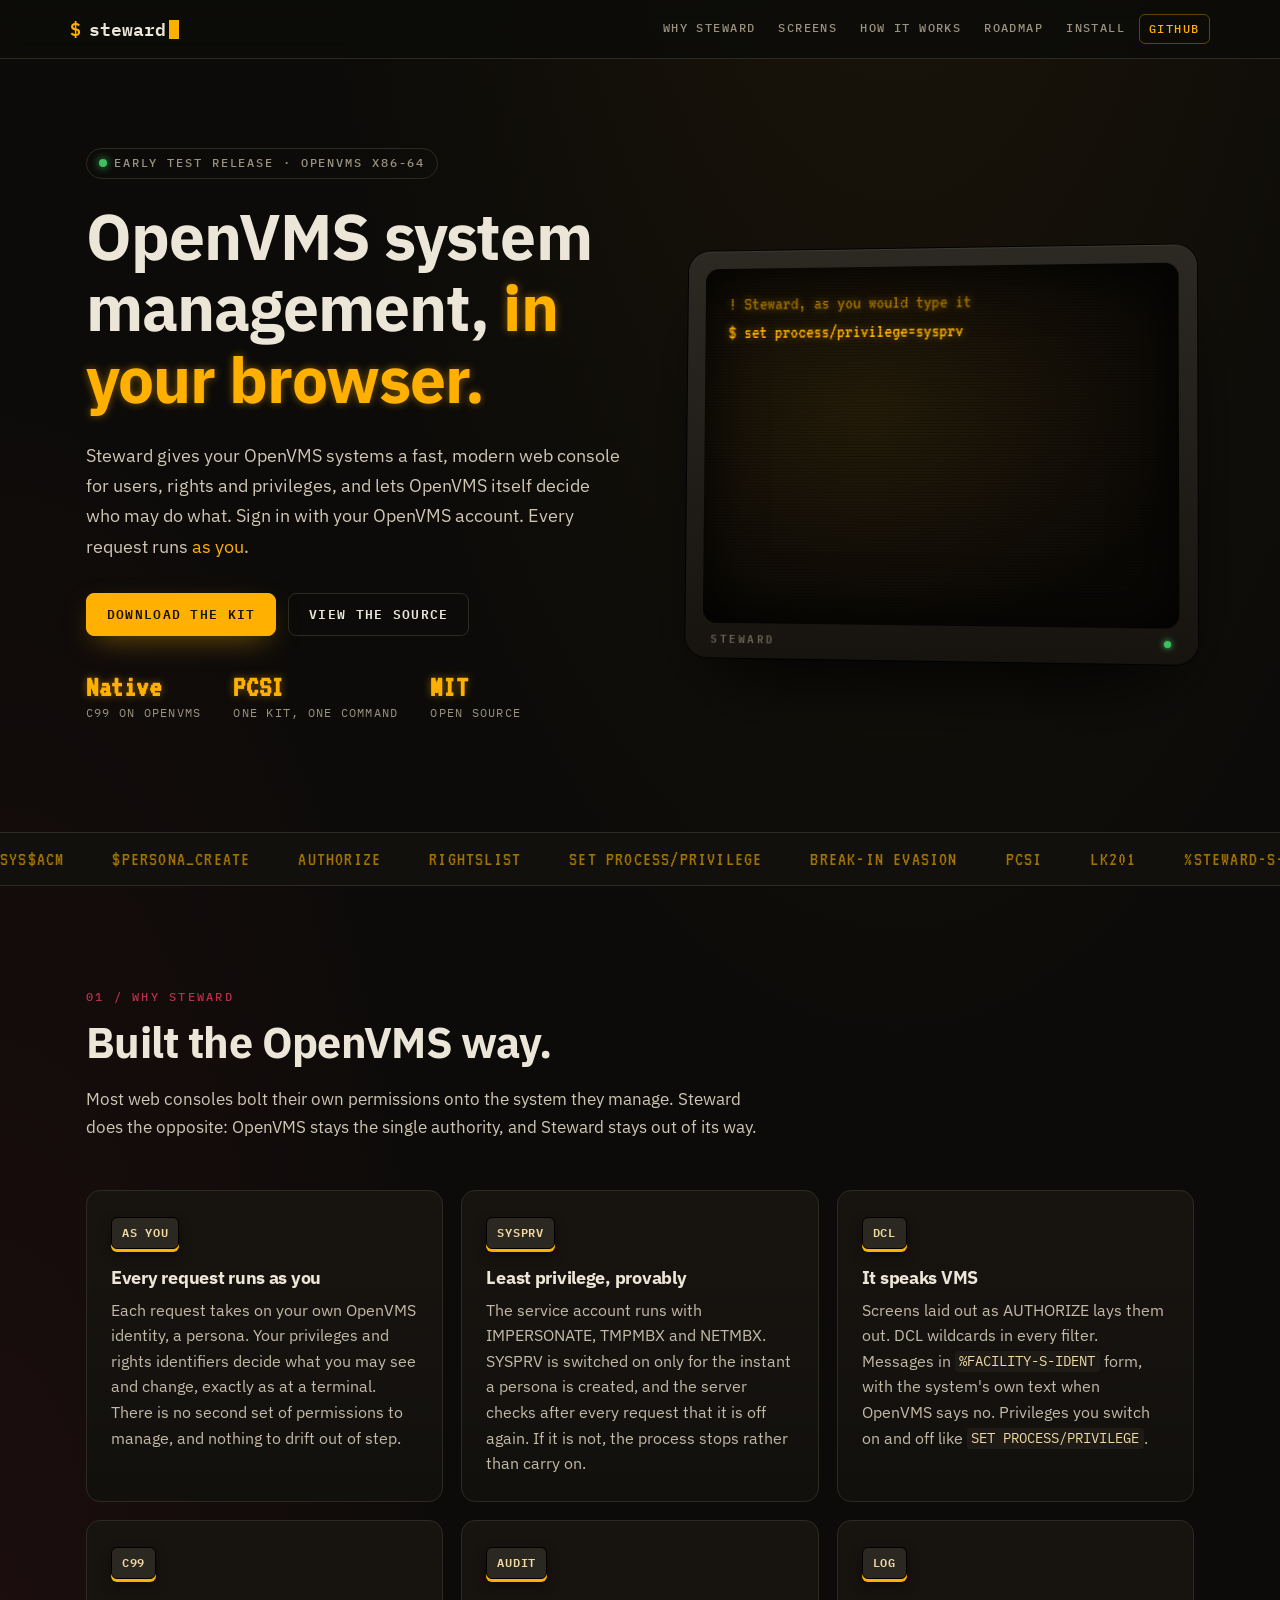
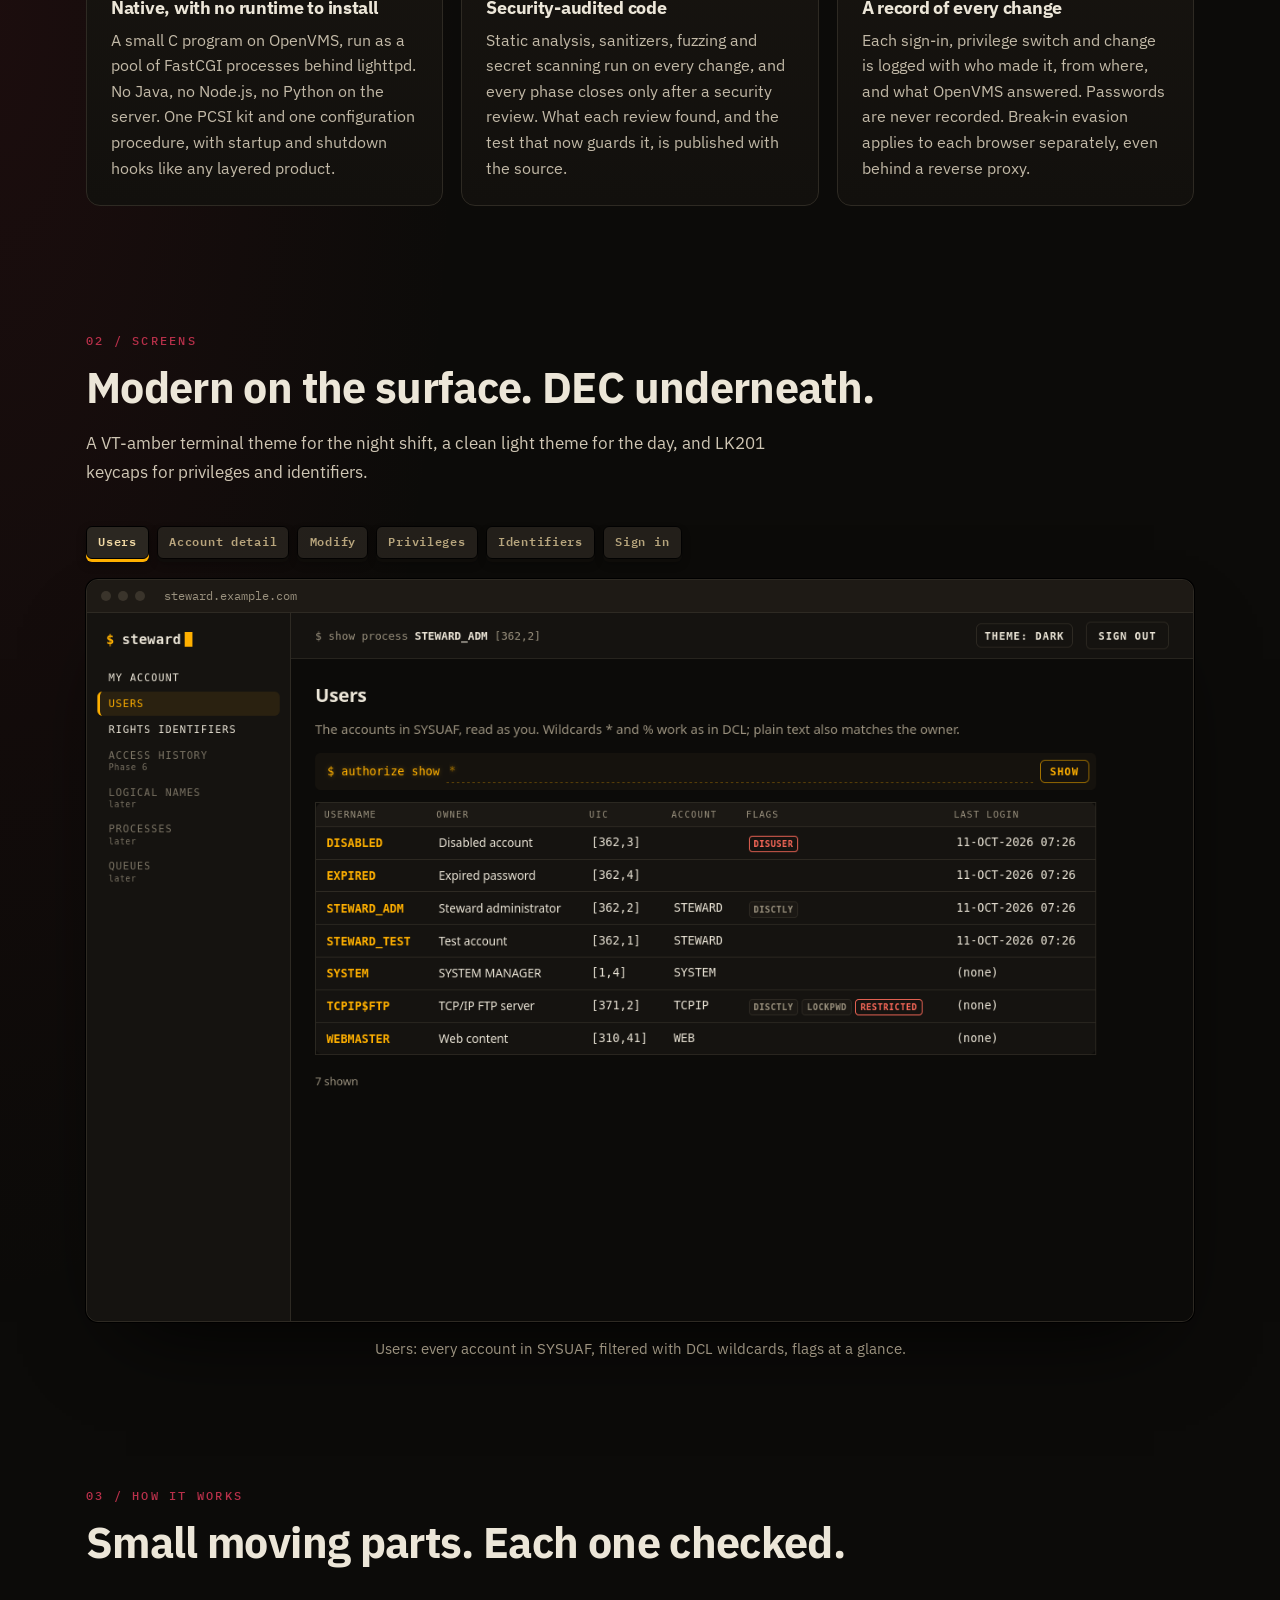
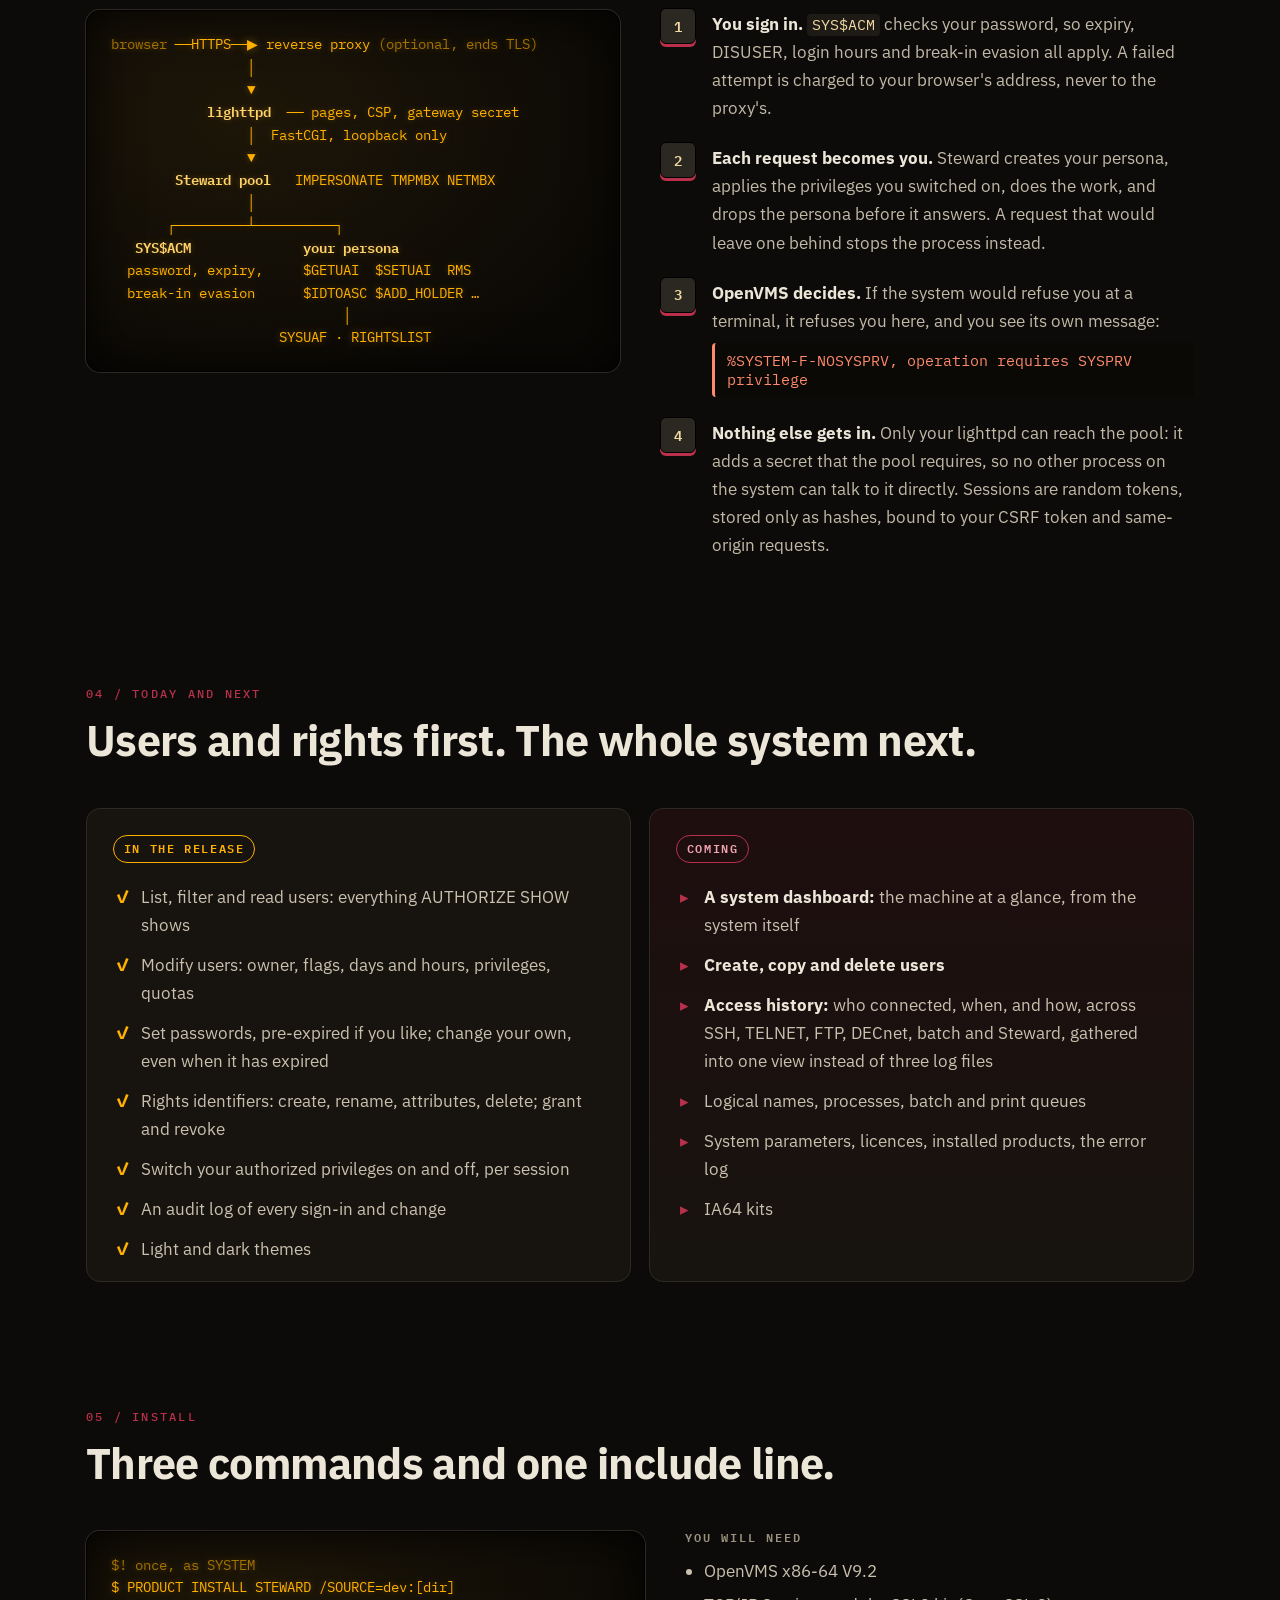
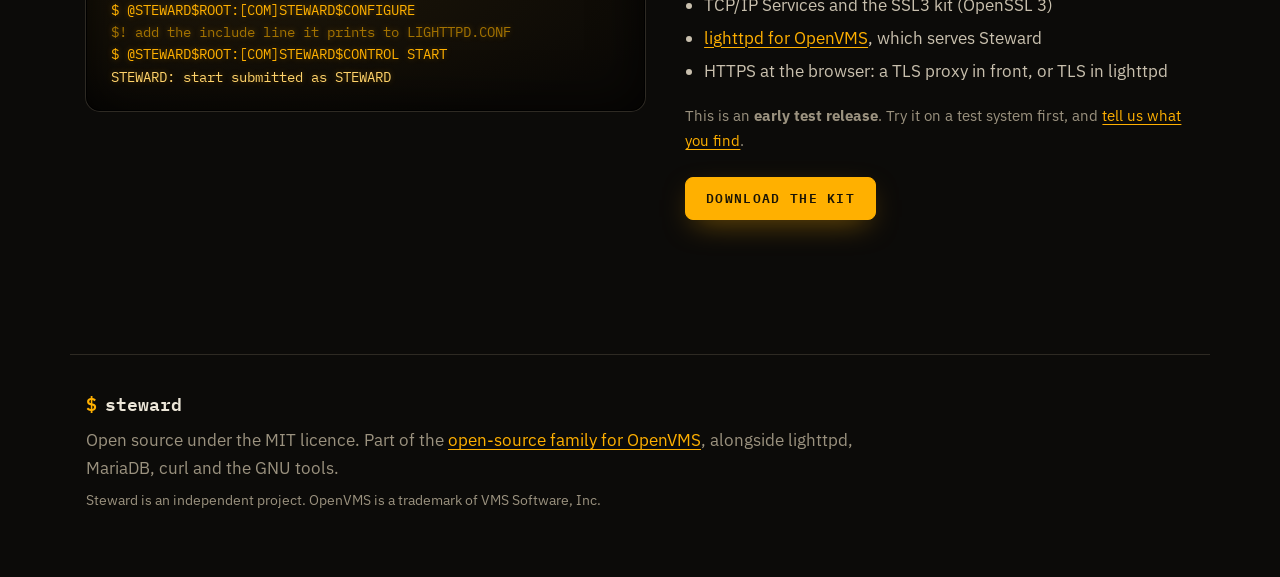
==== site/index.html @ c40a054f "steward.issinoho.com: the product's own page A single page in the product's look: VT220 amber on nea" ====
<!doctype html>
<html lang="en">
<head>
<meta charset="utf-8">
<meta name="viewport" content="width=device-width, initial-scale=1">
<title>Steward — OpenVMS system management in your browser</title>
<meta name="description" content="Steward manages OpenVMS from a web browser. Every request runs as the signed-in user, so OpenVMS itself decides what each person may see and change. Native, least-privilege, security-audited, open source.">
<meta property="og:title" content="Steward — OpenVMS system management in your browser">
<meta property="og:description" content="Every request runs as you. OpenVMS decides.">
<meta property="og:url" content="https://steward.issinoho.com/">
<meta property="og:type" content="website">
<meta property="og:image" content="https://steward.issinoho.com/img/users.png">
<meta name="theme-color" content="#0c0b09">
<link rel="icon" href="img/favicon.svg" type="image/svg+xml">
<link rel="preconnect" href="https://fonts.googleapis.com">
<link rel="preconnect" href="https://fonts.gstatic.com" crossorigin>
<link href="https://fonts.googleapis.com/css2?family=IBM+Plex+Mono:wght@400;500;600&family=IBM+Plex+Sans:wght@400;500;600;700&family=VT323&display=swap" rel="stylesheet">
<link rel="stylesheet" href="style.css">
<script src="site.js" defer></script>
</head>
<body>

<header class="topbar">
  <a class="brand" href="#top" aria-label="Steward"><span class="brand-dollar">$</span> steward<span class="brand-cursor" aria-hidden="true"></span></a>
  <nav aria-label="Sections">
    <a href="#why">Why Steward</a>
    <a href="#screens">Screens</a>
    <a href="#how">How it works</a>
    <a href="#roadmap">Roadmap</a>
    <a href="#install">Install</a>
    <a class="nav-gh" href="https://github.com/issinoho/vms-steward">GitHub</a>
  </nav>
</header>

<main id="top">

<!-- ============================================================ HERO -->
<section class="hero">
  <div class="hero-copy">
    <p class="eyebrow"><span class="led" aria-hidden="true"></span> Early test release &middot; OpenVMS x86-64</p>
    <h1>OpenVMS system management, <span class="amber">in your browser.</span></h1>
    <p class="lede">Steward gives your OpenVMS systems a fast, modern web console for
      users, rights and privileges, and lets OpenVMS itself decide who may do what.
      Sign in with your OpenVMS account. Every request runs <em>as you</em>.</p>
    <div class="cta">
      <a class="btn primary" id="download" href="https://github.com/issinoho/vms-steward/releases/latest">Download the kit</a>
      <a class="btn ghost" href="https://github.com/issinoho/vms-steward">View the source</a>
    </div>
    <ul class="facts" aria-label="At a glance">
      <li><b>Native</b><span>C99 on OpenVMS</span></li>
      <li><b>PCSI</b><span>one kit, one command</span></li>
      <li><b>MIT</b><span>open source</span></li>
    </ul>
    <p class="release" id="release" aria-live="polite"></p>
  </div>

  <div class="hero-term" aria-label="A Steward session">
    <div class="bezel">
      <div class="screen">
        <pre class="typed" id="typed" aria-hidden="true"></pre>
        <noscript><pre class="typed">$ steward</pre></noscript>
      </div>
      <div class="badge" aria-hidden="true"><span>steward</span><span class="dot"></span></div>
    </div>
  </div>
</section>

<div class="ticker" aria-hidden="true">
  <div class="ticker-track">
    <span>SYS$ACM</span><span>$PERSONA_CREATE</span><span>AUTHORIZE</span><span>RIGHTSLIST</span>
    <span>SET PROCESS/PRIVILEGE</span><span>BREAK-IN EVASION</span><span>PCSI</span><span>LK201</span>
    <span>%STEWARD-S-MDFYMSG</span><span>RMS</span><span>[362,1]</span><span>DCL</span>
    <span>SYS$ACM</span><span>$PERSONA_CREATE</span><span>AUTHORIZE</span><span>RIGHTSLIST</span>
    <span>SET PROCESS/PRIVILEGE</span><span>BREAK-IN EVASION</span><span>PCSI</span><span>LK201</span>
    <span>%STEWARD-S-MDFYMSG</span><span>RMS</span><span>[362,1]</span><span>DCL</span>
  </div>
</div>

<!-- ============================================================ WHY -->
<section class="section" id="why">
  <p class="kicker">01 / Why Steward</p>
  <h2>Built the OpenVMS way.</h2>
  <p class="section-lede">Most web consoles bolt their own permissions onto the system they manage.
    Steward does the opposite: OpenVMS stays the single authority, and Steward
    stays out of its way.</p>

  <div class="cards">
    <article class="card feature">
      <div class="keycap" aria-hidden="true">AS YOU</div>
      <h3>Every request runs as you</h3>
      <p>Each request takes on your own OpenVMS identity, a persona. Your privileges and
        rights identifiers decide what you may see and change, exactly as at a terminal.
        There is no second set of permissions to manage, and nothing to drift out of step.</p>
    </article>
    <article class="card feature">
      <div class="keycap" aria-hidden="true">SYSPRV</div>
      <h3>Least privilege, provably</h3>
      <p>The service account runs with IMPERSONATE, TMPMBX and NETMBX. SYSPRV is switched on
        only for the instant a persona is created, and the server checks after every
        request that it is off again. If it is not, the process stops rather than carry on.</p>
    </article>
    <article class="card feature">
      <div class="keycap" aria-hidden="true">DCL</div>
      <h3>It speaks VMS</h3>
      <p>Screens laid out as AUTHORIZE lays them out. DCL wildcards in every filter.
        Messages in <code>%FACILITY-S-IDENT</code> form, with the system's own text when
        OpenVMS says no. Privileges you switch on and off like
        <code>SET PROCESS/PRIVILEGE</code>.</p>
    </article>
    <article class="card feature">
      <div class="keycap" aria-hidden="true">C99</div>
      <h3>Native, with no runtime to install</h3>
      <p>A small C program on OpenVMS, run as a pool of FastCGI processes behind lighttpd.
        No Java, no Node.js, no Python on the server. One PCSI kit and one configuration
        procedure, with startup and shutdown hooks like any layered product.</p>
    </article>
    <article class="card feature">
      <div class="keycap" aria-hidden="true">AUDIT</div>
      <h3>Security-audited code</h3>
      <p>Static analysis, sanitizers, fuzzing and secret scanning run on every change,
        and every phase closes only after a security review. What each review found, and
        the test that now guards it, is published with the source.</p>
    </article>
    <article class="card feature">
      <div class="keycap" aria-hidden="true">LOG</div>
      <h3>A record of every change</h3>
      <p>Each sign-in, privilege switch and change is logged with who made it, from where,
        and what OpenVMS answered. Passwords are never recorded. Break-in evasion applies
        to each browser separately, even behind a reverse proxy.</p>
    </article>
  </div>
</section>

<!-- ============================================================ SCREENS -->
<section class="section screens" id="screens">
  <p class="kicker">02 / Screens</p>
  <h2>Modern on the surface. DEC underneath.</h2>
  <p class="section-lede">A VT-amber terminal theme for the night shift, a clean light theme for the day,
    and LK201 keycaps for privileges and identifiers.</p>

  <div class="tabs" role="tablist" aria-label="Screens">
    <button role="tab" aria-selected="true" aria-controls="shot" data-shot="users" data-cap="Users: every account in SYSUAF, filtered with DCL wildcards, flags at a glance.">Users</button>
    <button role="tab" aria-selected="false" aria-controls="shot" data-shot="user" data-cap="One account, as AUTHORIZE SHOW lays it out: days, the access-hour grid, privileges, quotas, identifiers held.">Account detail</button>
    <button role="tab" aria-selected="false" aria-controls="shot" data-shot="modify" data-cap="Modify, as AUTHORIZE MODIFY does. Only what you change is sent, and a change made meanwhile by someone else is never overwritten.">Modify</button>
    <button role="tab" aria-selected="false" aria-controls="shot" data-shot="account" data-cap="Your session: switch authorized privileges on for this session, like SET PROCESS/PRIVILEGE. Each switch is audited.">Privileges</button>
    <button role="tab" aria-selected="false" aria-controls="shot" data-shot="ident" data-cap="Rights identifiers with their values, attributes and holders.">Identifiers</button>
    <button role="tab" aria-selected="false" aria-controls="shot" data-shot="signin" data-cap="Sign in with your OpenVMS username and password, checked by SYS$ACM. An expired password can be changed right here.">Sign in</button>
  </div>
  <figure class="shot" id="shot" role="tabpanel">
    <div class="window">
      <div class="window-bar" aria-hidden="true"><i></i><i></i><i></i><span>steward.example.com</span></div>
      <img id="shot-img" src="img/users.png" width="1280" height="820" alt="The Steward users list in the amber terminal theme" loading="lazy">
    </div>
    <figcaption id="shot-cap">Users: every account in SYSUAF, filtered with DCL wildcards, flags at a glance.</figcaption>
  </figure>
</section>

<!-- ============================================================ HOW -->
<section class="section" id="how">
  <p class="kicker">03 / How it works</p>
  <h2>Small moving parts. Each one checked.</h2>
  <div class="how">
    <div class="term-box" role="img" aria-label="Browser, then an HTTPS reverse proxy, then lighttpd, then the Steward pool, then SYS$ACM and your persona, then SYSUAF and RIGHTSLIST">
<pre><span class="dim">browser</span> <span class="amber">──HTTPS──▶</span> reverse proxy <span class="dim">(optional, ends TLS)</span>
                 │
                 ▼
            <b>lighttpd</b>  ── pages, CSP, gateway secret
                 │  FastCGI, loopback only
                 ▼
        <b>Steward pool</b>   IMPERSONATE TMPMBX NETMBX
                 │
       ┌─────────┴──────────┐
   <b>SYS$ACM</b>              <b>your persona</b>
  password, expiry,     $GETUAI  $SETUAI  RMS
  break-in evasion      $IDTOASC $ADD_HOLDER …
                             │
                     <span class="amber">SYSUAF · RIGHTSLIST</span></pre>
    </div>
    <ol class="steps">
      <li><b>You sign in.</b> <code>SYS$ACM</code> checks your password, so expiry, DISUSER,
        login hours and break-in evasion all apply. A failed attempt is charged to your
        browser's address, never to the proxy's.</li>
      <li><b>Each request becomes you.</b> Steward creates your persona, applies the
        privileges you switched on, does the work, and drops the persona before it answers.
        A request that would leave one behind stops the process instead.</li>
      <li><b>OpenVMS decides.</b> If the system would refuse you at a terminal, it refuses
        you here, and you see its own message:
        <code class="refuse">%SYSTEM-F-NOSYSPRV, operation requires SYSPRV privilege</code></li>
      <li><b>Nothing else gets in.</b> Only your lighttpd can reach the pool: it adds a
        secret that the pool requires, so no other process on the system can talk to it
        directly. Sessions are random tokens, stored only as hashes, bound to your CSRF
        token and same-origin requests.</li>
    </ol>
  </div>
</section>

<!-- ============================================================ TODAY / ROADMAP -->
<section class="section" id="roadmap">
  <p class="kicker">04 / Today and next</p>
  <h2>Users and rights first. The whole system next.</h2>
  <div class="roadmap">
    <div class="col now">
      <h3><span class="pill on">In the release</span></h3>
      <ul class="ticks">
        <li>List, filter and read users: everything AUTHORIZE SHOW shows</li>
        <li>Modify users: owner, flags, days and hours, privileges, quotas</li>
        <li>Set passwords, pre-expired if you like; change your own, even when it has expired</li>
        <li>Rights identifiers: create, rename, attributes, delete; grant and revoke</li>
        <li>Switch your authorized privileges on and off, per session</li>
        <li>An audit log of every sign-in and change</li>
        <li>Light and dark themes</li>
      </ul>
    </div>
    <div class="col next">
      <h3><span class="pill">Coming</span></h3>
      <ul class="arrows">
        <li><b>A system dashboard:</b> the machine at a glance, from the system itself</li>
        <li><b>Create, copy and delete users</b></li>
        <li><b>Access history:</b> who connected, when, and how, across SSH, TELNET, FTP,
          DECnet, batch and Steward, gathered into one view instead of three log files</li>
        <li>Logical names, processes, batch and print queues</li>
        <li>System parameters, licences, installed products, the error log</li>
        <li>IA64 kits</li>
      </ul>
    </div>
  </div>
</section>

<!-- ============================================================ INSTALL -->
<section class="section" id="install">
  <p class="kicker">05 / Install</p>
  <h2>Three commands and one include line.</h2>
  <div class="install">
    <div class="term-box">
<pre><span class="dim">$!</span> <span class="dim">once, as SYSTEM</span>
$ PRODUCT INSTALL STEWARD /SOURCE=dev:[dir]
$ @STEWARD$ROOT:[COM]STEWARD$CONFIGURE
<span class="dim">$! add the include line it prints to LIGHTTPD.CONF</span>
$ @STEWARD$ROOT:[COM]STEWARD$CONTROL START
<span class="ok">STEWARD: start submitted as STEWARD</span></pre>
    </div>
    <div class="req">
      <h3>You will need</h3>
      <ul>
        <li>OpenVMS x86-64 V9.2</li>
        <li>TCP/IP Services and the SSL3 kit (OpenSSL 3)</li>
        <li><a href="https://github.com/issinoho/vms-lighttpd">lighttpd for OpenVMS</a>, which serves Steward</li>
        <li>HTTPS at the browser: a TLS proxy in front, or TLS in lighttpd</li>
      </ul>
      <p class="note">This is an <b>early test release</b>. Try it on a test system first, and
        <a href="https://github.com/issinoho/vms-steward/issues">tell us what you find</a>.</p>
      <a class="btn primary" id="download2" href="https://github.com/issinoho/vms-steward/releases/latest">Download the kit</a>
    </div>
  </div>
</section>

</main>

<footer class="footer">
  <div class="foot-brand"><span class="brand-dollar">$</span>steward</div>
  <p>Open source under the MIT licence. Part of the
    <a href="https://openvms.issinoho.com">open-source family for OpenVMS</a>, alongside lighttpd,
    MariaDB, curl and the GNU tools.</p>
  <p class="small">Steward is an independent project. OpenVMS is a trademark of VMS Software, Inc.</p>
</footer>

</body>
</html>
---- site/style.css ----
/* style.css - steward.issinoho.com. The product's own look: VT220 amber phosphor on
   near-black, DEC-era burgundy, LK201 keycaps, IBM Plex. */
:root {
  --bg: #0c0b09;
  --bg-2: #12100d;
  --panel: #171410;
  --panel-2: #1e1a15;
  --line: #2e2a23;
  --text: #ece6d8;
  --muted: #9b927f;
  --amber: #ffb000;
  --amber-dim: #a37200;
  --amber-soft: rgb(255 176 0 / .08);
  --burgundy: #8c1d2f;
  --burgundy-hi: #b8304a;
  --ok: #7ad97a;
  --danger: #ff8a6b;
  --key-top: #2b2721;
  --key-side: #0f0d0a;
  --key-text: #f1d9a4;
  --glow: 0 0 8px rgb(255 176 0 / .45);
  --mono: "IBM Plex Mono", ui-monospace, Menlo, Consolas, monospace;
  --sans: "IBM Plex Sans", system-ui, -apple-system, "Segoe UI", Roboto, sans-serif;
  --vt: "VT323", "IBM Plex Mono", monospace;
  --wrap: 1140px;
  color-scheme: dark;
}
* { box-sizing: border-box; }
html { scroll-behavior: smooth; }
@media (prefers-reduced-motion: reduce) { html { scroll-behavior: auto; } }
body {
  margin: 0; background: var(--bg); color: var(--text);
  font: 17px/1.65 var(--sans); -webkit-font-smoothing: antialiased;
  background-image:
    radial-gradient(ellipse 80% 50% at 70% -10%, rgb(255 176 0 / .07), transparent 60%),
    radial-gradient(ellipse 60% 40% at 0% 30%, rgb(140 29 47 / .12), transparent 60%);
  background-repeat: no-repeat;
}
a { color: var(--amber); text-decoration-thickness: 1px; text-underline-offset: 3px; }
code { font: .88em var(--mono); color: var(--key-text); background: var(--panel-2); padding: .1em .35em; border-radius: 4px; }
em { font-style: normal; color: var(--amber); }
h1, h2, h3 { margin: 0; line-height: 1.12; letter-spacing: -.015em; }
:focus-visible { outline: 2px solid var(--amber); outline-offset: 3px; }

/* ------------------------------------------------------------ top bar */
.topbar {
  position: sticky; top: 0; z-index: 10; display: flex; align-items: center; justify-content: space-between;
  gap: 1rem; padding: 14px max(16px, calc((100% - var(--wrap)) / 2));
  background: rgb(12 11 9 / .82); backdrop-filter: blur(10px); border-bottom: 1px solid var(--line);
}
.brand { font: 600 1.1rem/1 var(--mono); color: var(--text); text-decoration: none; display: inline-flex; align-items: center; }
.brand-dollar { color: var(--amber); margin-right: .45em; }
.brand-cursor { display: inline-block; width: .6em; height: 1.1em; margin-left: .15em; background: var(--amber); animation: blink 1.1s steps(1) infinite; }
@keyframes blink { 50% { opacity: 0; } }
@media (prefers-reduced-motion: reduce) { .brand-cursor { animation: none; } }
.topbar nav { display: flex; gap: 4px; flex-wrap: wrap; justify-content: flex-end; }
.topbar nav a {
  font: 500 .74rem/1 var(--mono); text-transform: uppercase; letter-spacing: .12em; color: var(--muted);
  text-decoration: none; padding: .7em .8em; border-radius: 6px;
}
.topbar nav a:hover { color: var(--text); background: var(--panel); }
.topbar nav .nav-gh { color: var(--amber); border: 1px solid rgb(255 176 0 / .35); }

/* ------------------------------------------------------------ hero */
.hero {
  max-width: var(--wrap); margin: 0 auto; padding: 88px 16px 72px;
  display: grid; grid-template-columns: 1.05fr 1fr; gap: 56px; align-items: center;
}
.eyebrow {
  display: inline-flex; align-items: center; gap: .6em; margin: 0 0 22px;
  font: 500 .74rem/1 var(--mono); text-transform: uppercase; letter-spacing: .16em; color: var(--muted);
  border: 1px solid var(--line); border-radius: 999px; padding: .7em 1em;
}
.led { width: 8px; height: 8px; border-radius: 50%; background: #3fbf5f; box-shadow: 0 0 8px #3fbf5f; }
h1 { font-size: clamp(2.4rem, 5.2vw, 4rem); font-weight: 700; }
.amber { color: var(--amber); text-shadow: var(--glow); }
.lede { font-size: 1.15rem; color: #cfc6b4; margin: 24px 0 32px; max-width: 34em; }
.cta { display: flex; gap: 12px; flex-wrap: wrap; }
.btn {
  display: inline-flex; align-items: center; justify-content: center; gap: .5em;
  font: 600 .82rem/1 var(--mono); text-transform: uppercase; letter-spacing: .1em; text-decoration: none;
  padding: 1.05em 1.5em; border-radius: 8px; border: 1px solid var(--line); color: var(--text);
  transition: transform .08s, box-shadow .15s, background .15s;
}
.btn.primary { background: var(--amber); color: #1a1406; border-color: var(--amber); box-shadow: 0 0 0 0 rgb(255 176 0 / 0), 0 10px 30px -10px rgb(255 176 0 / .5); }
.btn.primary:hover { box-shadow: 0 0 0 4px rgb(255 176 0 / .15), 0 14px 34px -10px rgb(255 176 0 / .6); }
.btn.ghost:hover { background: var(--panel); }
.btn:active { transform: translateY(1px); }
.facts { list-style: none; padding: 0; margin: 36px 0 0; display: flex; gap: 32px; flex-wrap: wrap; }
.facts li { display: grid; gap: 2px; }
.facts b { font: 600 1.35rem/1 var(--vt); font-size: 1.9rem; color: var(--amber); text-shadow: var(--glow); letter-spacing: .02em; }
.facts span { font: .78rem/1.3 var(--mono); color: var(--muted); text-transform: uppercase; letter-spacing: .1em; }
.release { font: .78rem/1.4 var(--mono); color: var(--muted); margin: 22px 0 0; min-height: 1.4em; }

/* the VT in its bezel */
.bezel {
  padding: 18px 18px 12px; border-radius: 22px;
  background: linear-gradient(180deg, #2c2822, #17140f);
  box-shadow: 0 40px 80px -30px #000, inset 0 1px 0 rgb(255 255 255 / .07), 0 0 0 1px #000;
  transform: perspective(1400px) rotateY(-6deg) rotateX(2deg);
}
@media (prefers-reduced-motion: reduce) { .bezel { transform: none; } }
.screen {
  position: relative; overflow: hidden; border-radius: 14px; min-height: 360px;
  background: radial-gradient(ellipse at 35% 40%, #241b09, #0b0906 75%);
  box-shadow: inset 0 0 60px rgb(0 0 0 / .9);
  padding: 22px 24px;
}
.screen::after {   /* scanlines */
  content: ""; position: absolute; inset: 0; pointer-events: none;
  background: repeating-linear-gradient(0deg, rgb(0 0 0 / .22) 0 1px, transparent 1px 3px);
}
.typed {
  margin: 0; font: 1.28rem/1.42 var(--vt); color: var(--amber); text-shadow: var(--glow);
  white-space: pre-wrap; word-break: break-word;
}
.typed .dim { color: var(--amber-dim); }
.typed .ok { color: #ffd36b; }
.typed .err { color: #ff9a6b; text-shadow: 0 0 8px rgb(255 140 100 / .45); }
.typed .cur { display: inline-block; width: .55em; height: 1em; background: var(--amber); vertical-align: -.12em; animation: blink 1.1s steps(1) infinite; }
.badge {
  display: flex; justify-content: space-between; align-items: center; padding: 10px 8px 2px;
  font: 600 .66rem/1 var(--mono); letter-spacing: .24em; text-transform: uppercase; color: #6a6355;
}
.badge .dot { width: 7px; height: 7px; border-radius: 50%; background: #3fbf5f; box-shadow: 0 0 6px #3fbf5f; }

/* ------------------------------------------------------------ ticker */
.ticker { overflow: hidden; border-block: 1px solid var(--line); background: var(--bg-2); }
.ticker-track { display: flex; gap: 48px; width: max-content; padding: 16px 0; animation: tick 60s linear infinite; }
.ticker span { font: 1.25rem/1 var(--vt); color: var(--amber-dim); letter-spacing: .06em; white-space: nowrap; }
@keyframes tick { to { transform: translateX(-50%); } }
@media (prefers-reduced-motion: reduce) { .ticker-track { animation: none; } }

/* ------------------------------------------------------------ sections */
.section { max-width: var(--wrap); margin: 0 auto; padding: 104px 16px 24px; scroll-margin-top: 70px; }
.kicker { font: 500 .78rem/1 var(--mono); text-transform: uppercase; letter-spacing: .18em; color: var(--burgundy-hi); margin: 0 0 16px; }
h2 { font-size: clamp(1.9rem, 3.6vw, 2.7rem); font-weight: 700; max-width: 22em; }
.section-lede { color: #cfc6b4; font-size: 1.08rem; max-width: 40em; margin: 18px 0 0; }

.cards { display: grid; grid-template-columns: repeat(3, minmax(0, 1fr)); gap: 18px; margin-top: 48px; }
.card {
  background: linear-gradient(180deg, var(--panel), var(--bg-2)); border: 1px solid var(--line);
  border-radius: 14px; padding: 26px 24px 24px; position: relative; transition: border-color .2s, transform .2s;
}
.card:hover { border-color: rgb(255 176 0 / .35); transform: translateY(-2px); }
.card h3 { font-size: 1.15rem; margin: 18px 0 10px; }
.card p { margin: 0; color: #c2b9a7; font-size: .97rem; }
/* LK201 keycap */
.keycap {
  display: inline-block; font: 600 .74rem/1 var(--mono); letter-spacing: .06em; color: var(--key-text);
  padding: .7em .85em .8em; border-radius: 6px; background: var(--key-top); border: 1px solid #000;
  box-shadow: 0 3px 0 var(--amber), 0 6px 12px rgb(0 0 0 / .4);
}

/* ------------------------------------------------------------ screens */
.tabs { display: flex; gap: 8px; flex-wrap: wrap; margin: 40px 0 20px; }
.tabs button {
  font: 600 .74rem/1 var(--mono); letter-spacing: .06em; color: var(--key-text); cursor: pointer;
  padding: .75em .95em .85em; border-radius: 6px; background: var(--key-top); border: 1px solid #000;
  box-shadow: 0 3px 0 var(--key-side), 0 5px 10px rgb(0 0 0 / .35); opacity: .75; transition: transform .06s, opacity .15s;
}
.tabs button:hover { opacity: 1; }
.tabs button[aria-selected="true"] { opacity: 1; box-shadow: 0 3px 0 var(--amber), 0 5px 10px rgb(0 0 0 / .35); }
.tabs button:active { transform: translateY(2px); box-shadow: 0 1px 0 var(--key-side); }
.shot { margin: 0; }
.window { border-radius: 12px; overflow: hidden; border: 1px solid var(--line); box-shadow: 0 40px 90px -40px #000, 0 0 0 1px #000; background: var(--panel); }
.window-bar { display: flex; align-items: center; gap: 7px; padding: 10px 14px; background: var(--panel-2); border-bottom: 1px solid var(--line); }
.window-bar i { width: 10px; height: 10px; border-radius: 50%; background: #3a342b; }
.window-bar span { margin-left: 12px; font: .74rem/1 var(--mono); color: var(--muted); }
.window img { display: block; width: 100%; height: auto; }
.shot figcaption { margin-top: 14px; color: var(--muted); font-size: .95rem; text-align: center; }

/* ------------------------------------------------------------ how */
.how { display: grid; grid-template-columns: 1fr 1fr; gap: 40px; margin-top: 44px; align-items: start; }
.term-box {
  background: radial-gradient(ellipse at 30% 30%, #1d1608, #0b0906 80%); border-radius: 14px;
  border: 1px solid #000; box-shadow: inset 0 0 50px rgb(0 0 0 / .8), 0 0 0 1px var(--line);
  padding: 22px 24px; overflow-x: auto; position: relative;
  scrollbar-color: var(--amber-dim) transparent; scrollbar-width: thin;
}
.term-box pre { margin: 0; font: .9rem/1.55 var(--mono); color: var(--amber); text-shadow: 0 0 6px rgb(255 176 0 / .3); }
.term-box b { color: #ffd36b; font-weight: 600; }
.term-box .dim { color: var(--amber-dim); }
.term-box .ok { color: #ffd36b; }
.steps { margin: 0; padding: 0; list-style: none; counter-reset: s; display: grid; gap: 22px; }
.steps li { counter-increment: s; position: relative; padding-left: 52px; color: #c2b9a7; }
.steps li::before {
  content: counter(s); position: absolute; left: 0; top: -2px; width: 34px; height: 34px; display: grid; place-items: center;
  font: 600 .9rem/1 var(--mono); color: var(--key-text); background: var(--key-top); border-radius: 6px;
  border: 1px solid #000; box-shadow: 0 3px 0 var(--burgundy-hi);
}
.steps b { color: var(--text); }
.refuse { display: block; margin-top: 8px; color: var(--danger); background: #0b0906; border-left: 3px solid var(--danger); padding: .55em .8em; white-space: normal; }

/* ------------------------------------------------------------ roadmap */
.roadmap { display: grid; grid-template-columns: 1fr 1fr; gap: 18px; margin-top: 44px; }
.roadmap .col { background: var(--panel); border: 1px solid var(--line); border-radius: 14px; padding: 26px 26px 18px; }
.roadmap .next { background: linear-gradient(180deg, rgb(140 29 47 / .14), var(--panel)); }
.pill { display: inline-block; font: 600 .72rem/1 var(--mono); text-transform: uppercase; letter-spacing: .14em; padding: .6em .85em; border-radius: 999px; border: 1px solid var(--burgundy-hi); color: #f0a3b0; }
.pill.on { border-color: var(--amber); color: var(--amber); }
.roadmap ul { list-style: none; padding: 0; margin: 20px 0 0; display: grid; gap: 12px; }
.roadmap li { position: relative; padding-left: 28px; color: #c9c0ae; }
.ticks li::before { content: "\2713"; position: absolute; left: 2px; color: var(--amber); font-weight: 700; }
.arrows li::before { content: "\25B8"; position: absolute; left: 4px; color: var(--burgundy-hi); }
.roadmap b { color: var(--text); }

/* ------------------------------------------------------------ install */
.install { display: grid; grid-template-columns: 1.1fr 1fr; gap: 40px; margin-top: 44px; align-items: start; }
.req h3 { font: 600 .78rem/1 var(--mono); text-transform: uppercase; letter-spacing: .16em; color: var(--muted); margin-bottom: 14px; }
.req ul { margin: 0 0 18px; padding-left: 1.1em; color: #c9c0ae; }
.req li { margin: .3em 0; }
.note { color: var(--muted); font-size: .95rem; margin: 0 0 24px; }

/* ------------------------------------------------------------ footer */
.footer { max-width: var(--wrap); margin: 110px auto 0; padding: 40px 16px 60px; border-top: 1px solid var(--line); color: var(--muted); }
.foot-brand { font: 600 1.1rem/1 var(--mono); color: var(--text); margin-bottom: 14px; }
.footer p { margin: .4em 0; max-width: 46em; }
.footer .small { font-size: .85rem; }

/* ------------------------------------------------------------ small screens */
@media (max-width: 920px) {
  .hero { grid-template-columns: 1fr; padding-top: 56px; gap: 40px; }
  .bezel { transform: none; }
  .cards { grid-template-columns: 1fr 1fr; }
  .how, .install, .roadmap { grid-template-columns: 1fr; }
}
@media (max-width: 640px) {
  body { font-size: 16px; }
  .topbar nav a:not(.nav-gh) { display: none; }
  .cards { grid-template-columns: 1fr; }
  .section { padding-top: 76px; }
  .screen { min-height: 300px; }
  .typed { font-size: 1.12rem; }
  .facts { gap: 22px; }
}
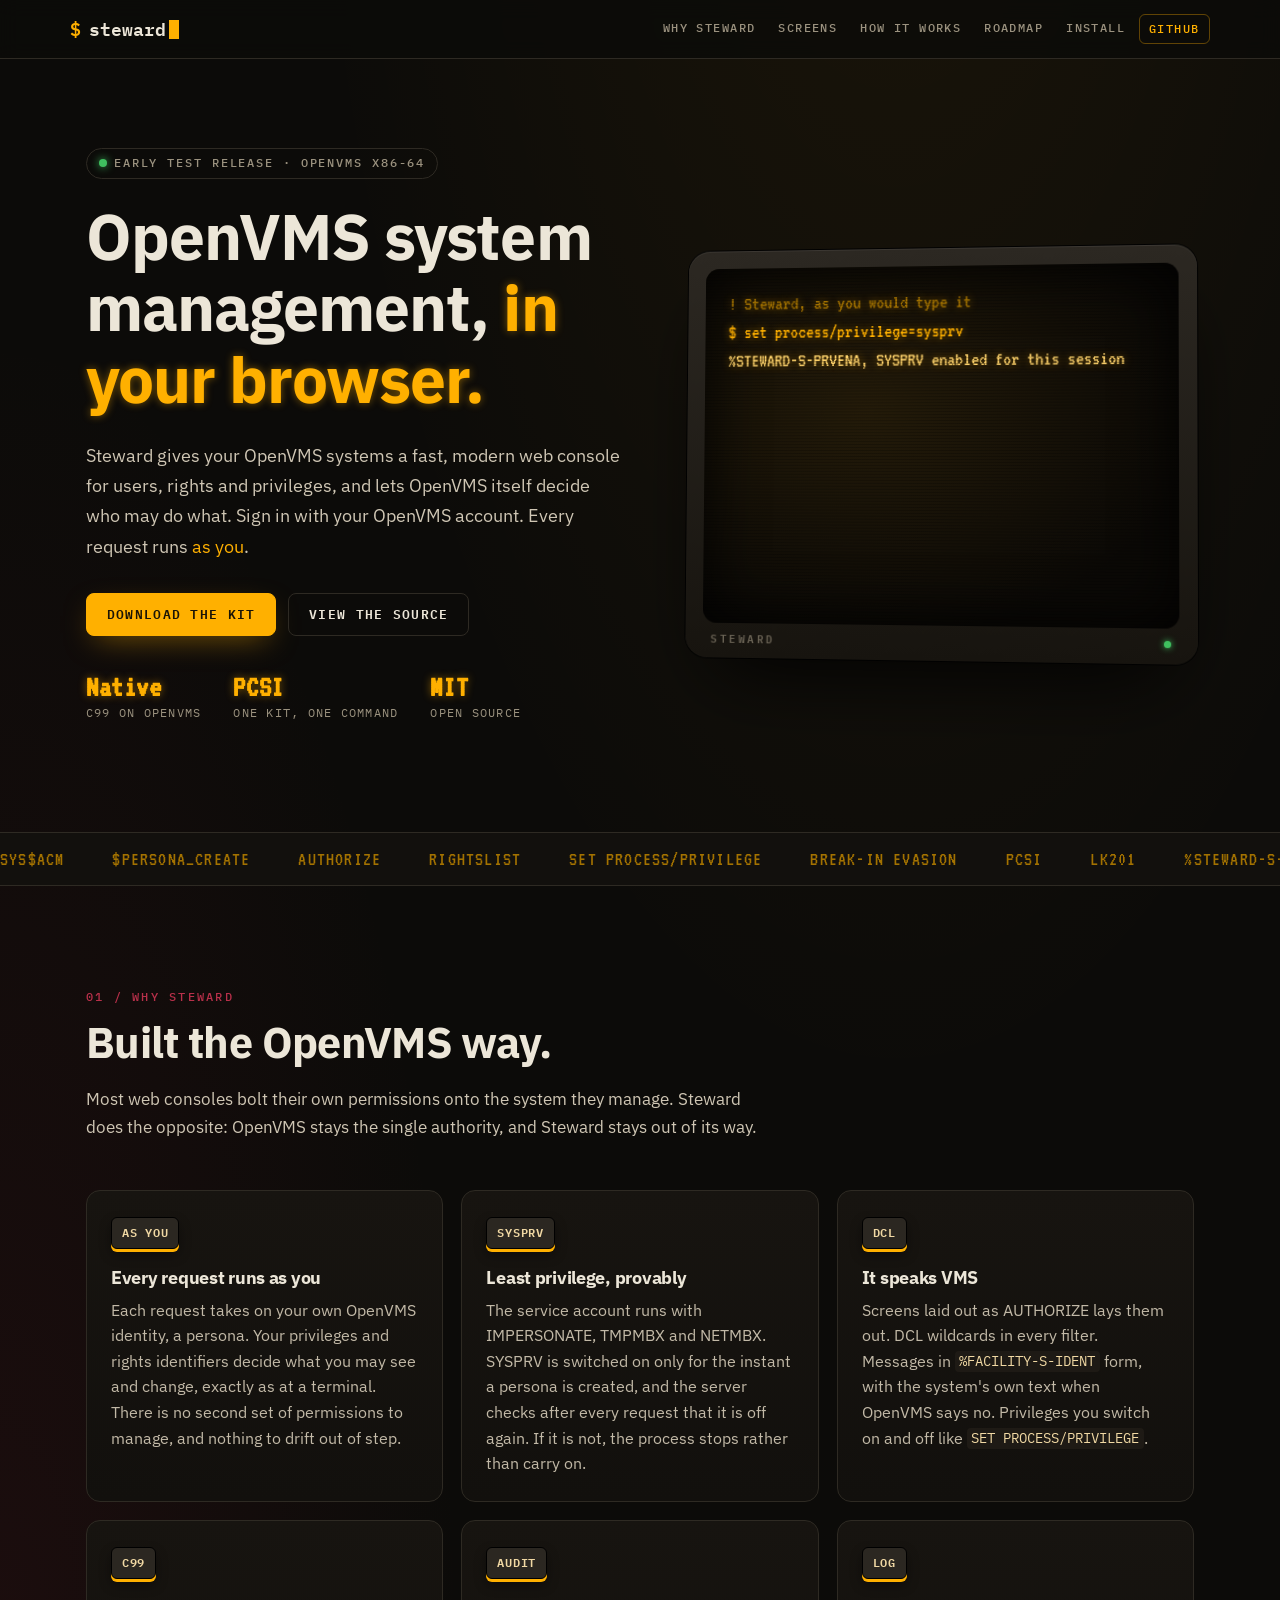
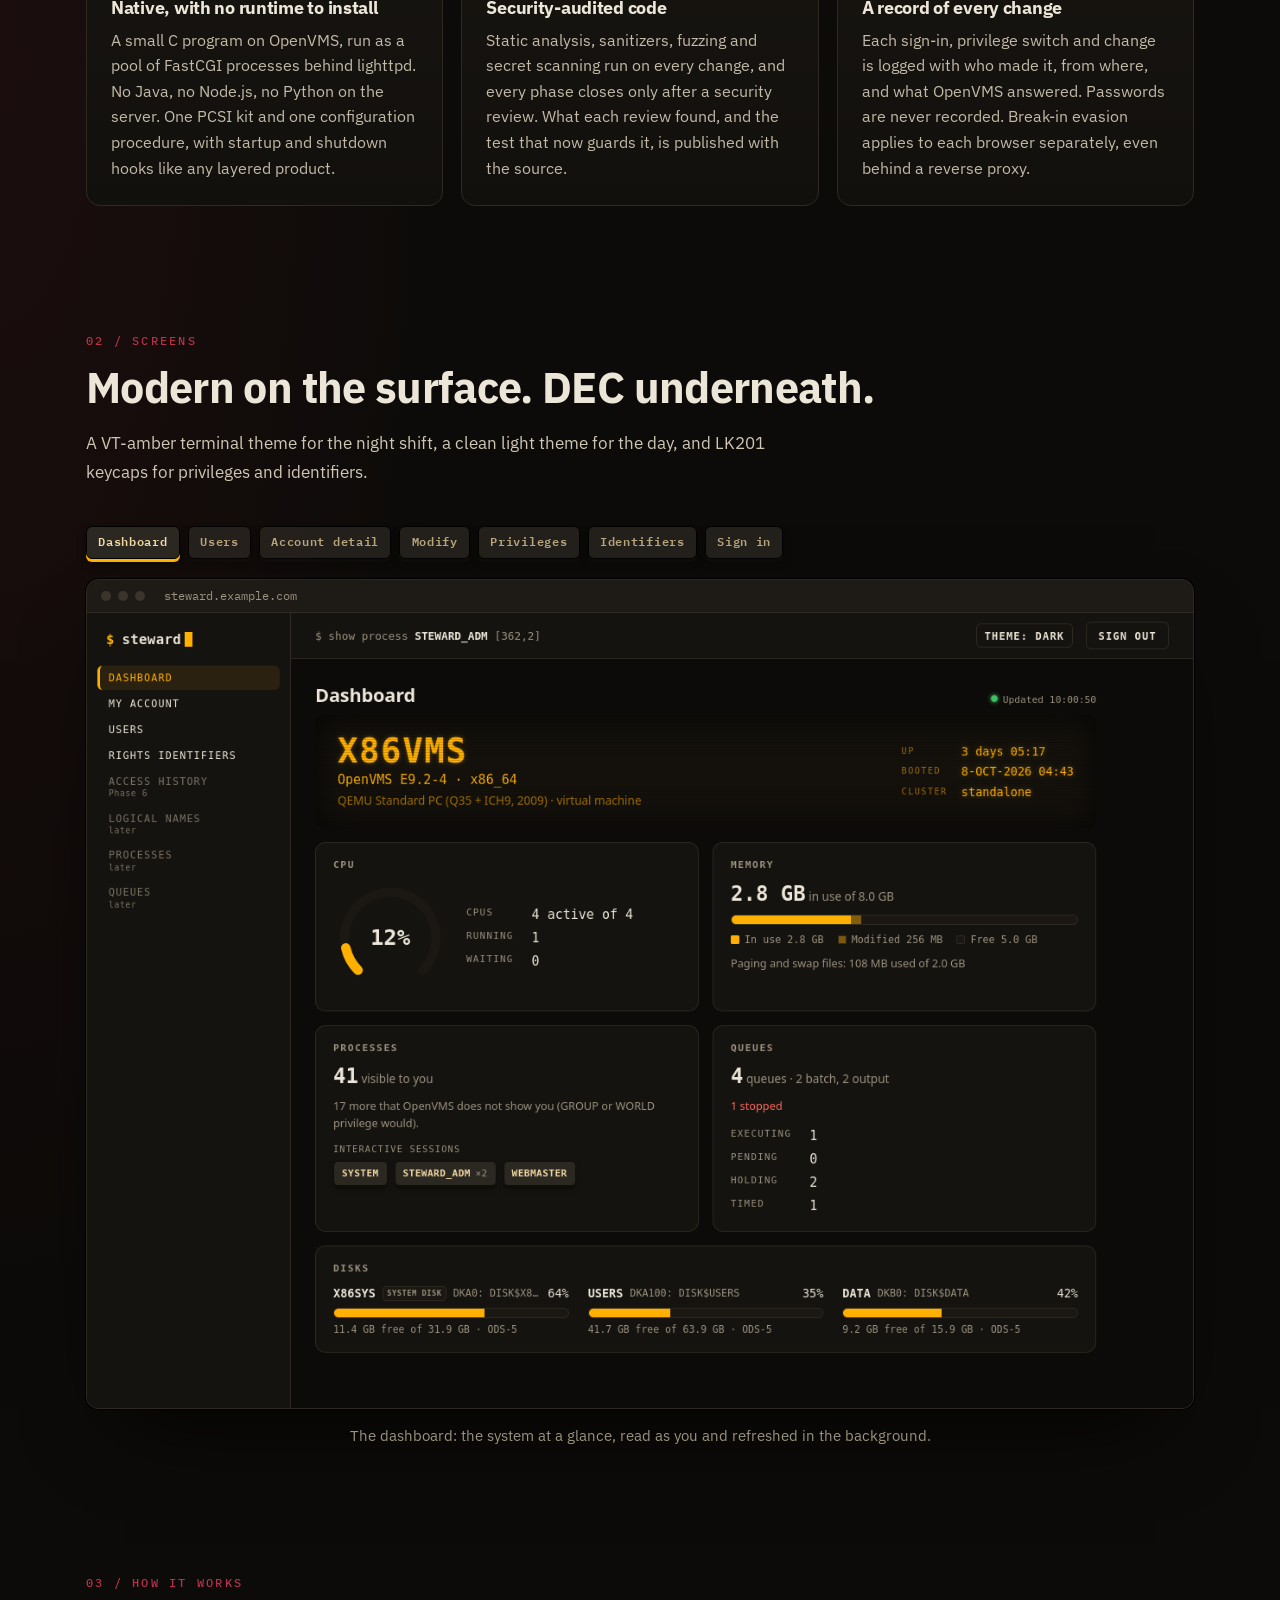
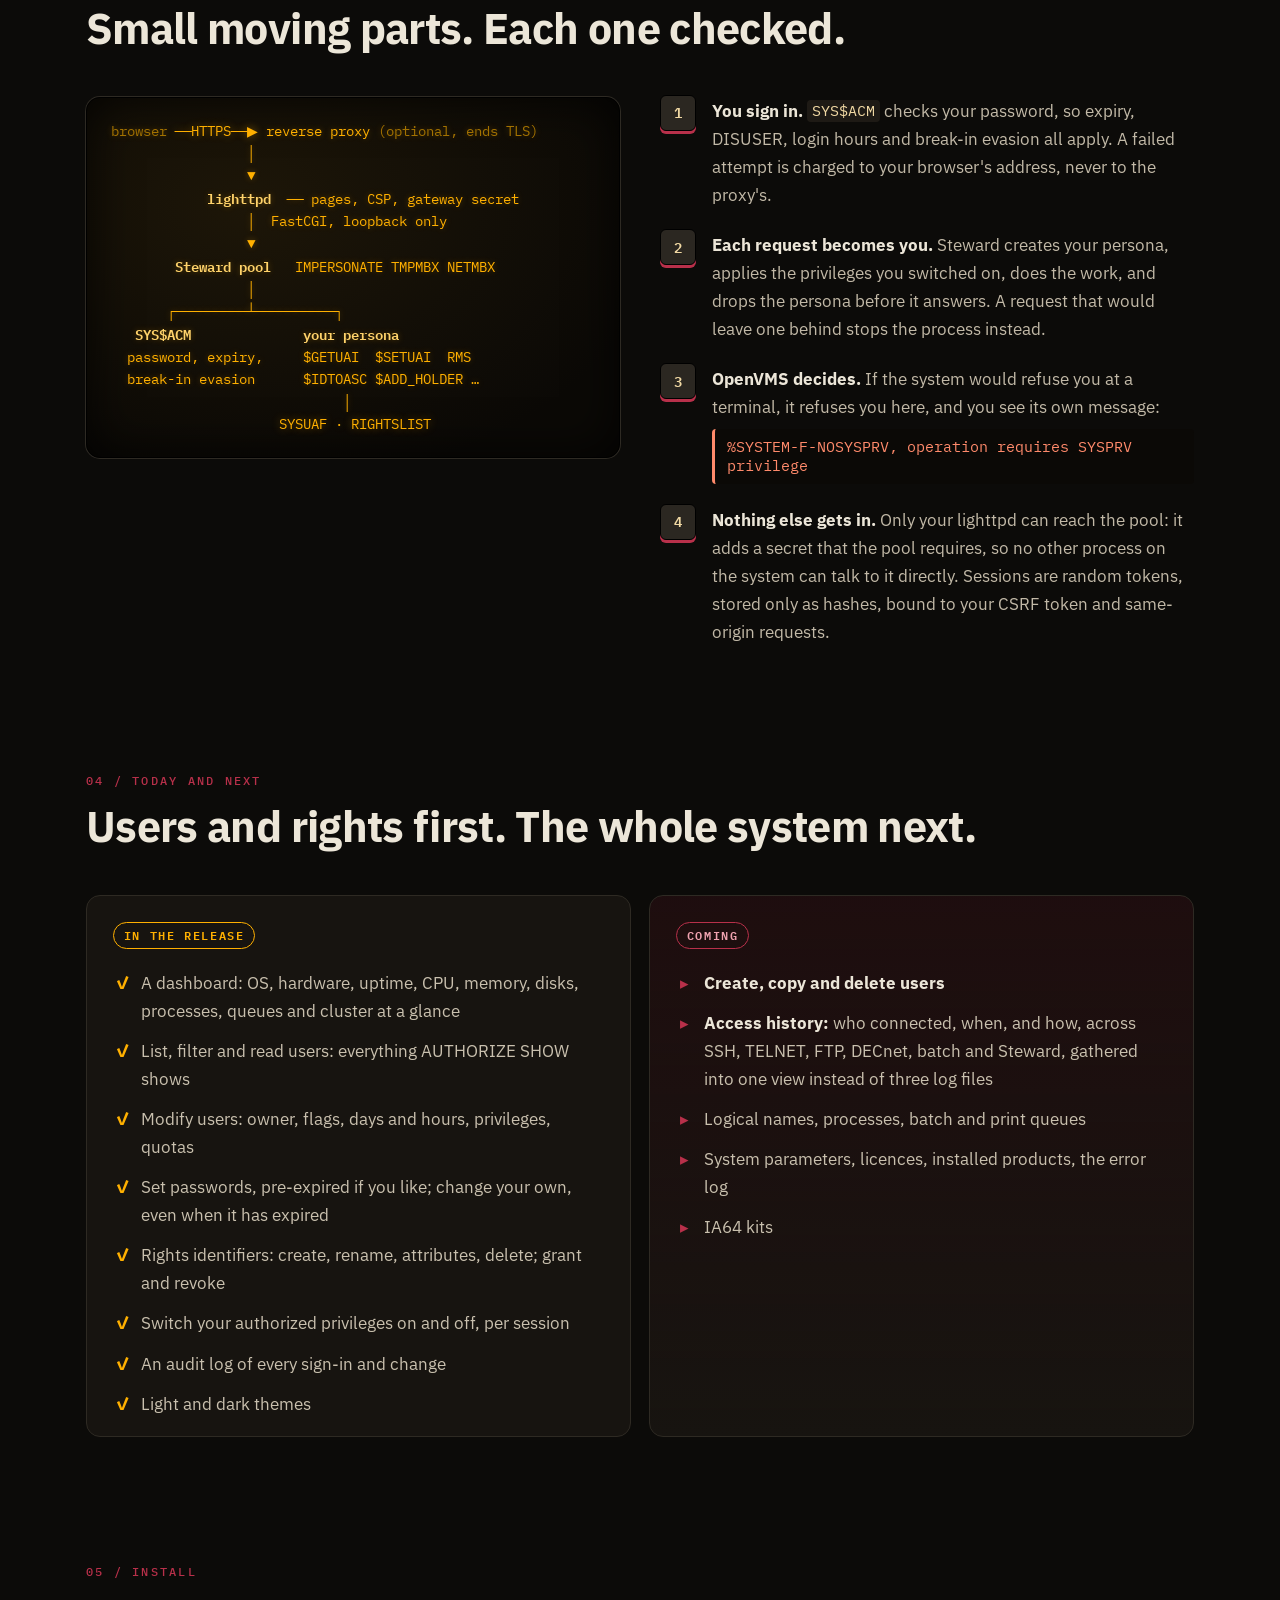
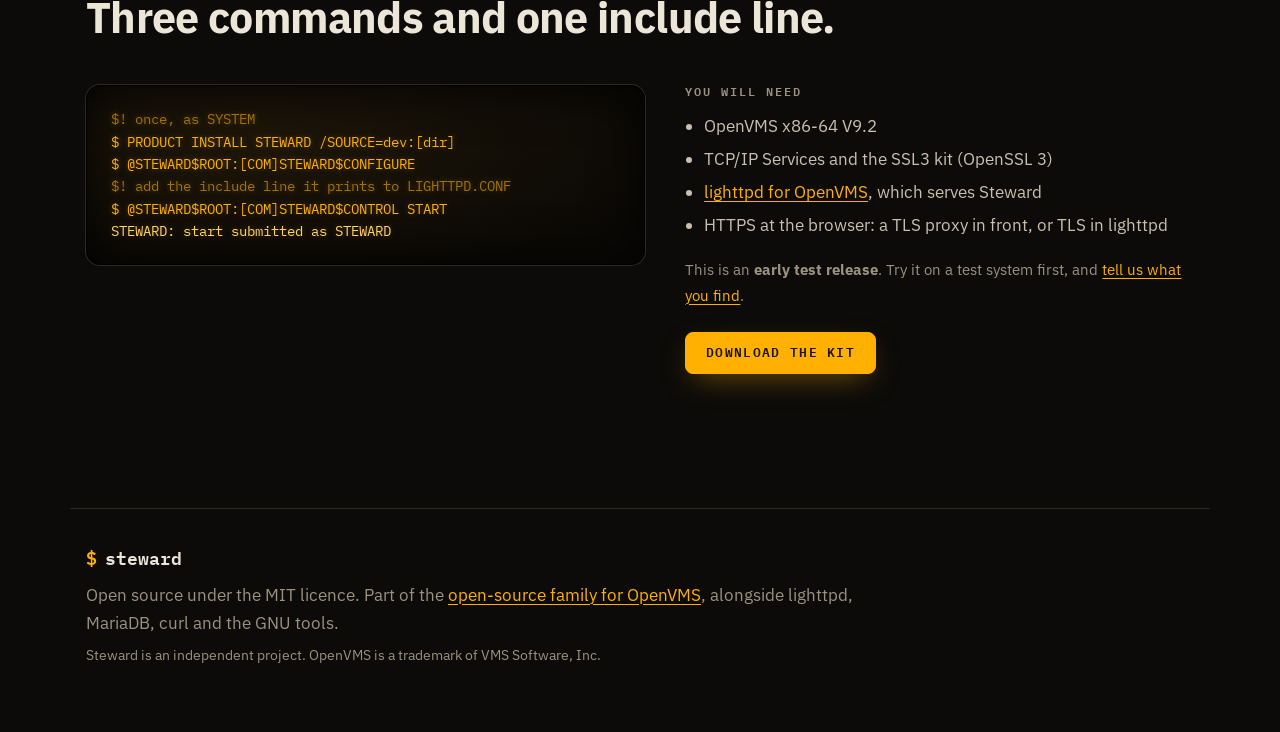
==== commit 669719e3: "Steward 0.2.0 (T0.2-0): the dashboard A landing page with the system at a glance: the figures vms-fa" ====
--- a/site/index.html
+++ b/site/index.html
@@ -9,7 +9,7 @@
 <meta property="og:description" content="Every request runs as you. OpenVMS decides.">
 <meta property="og:url" content="https://steward.issinoho.com/">
 <meta property="og:type" content="website">
-<meta property="og:image" content="https://steward.issinoho.com/img/users.png">
+<meta property="og:image" content="https://steward.issinoho.com/img/dashboard.png">
 <meta name="theme-color" content="#0c0b09">
 <link rel="icon" href="img/favicon.svg" type="image/svg+xml">
 <link rel="preconnect" href="https://fonts.googleapis.com">
@@ -139,7 +139,8 @@
     and LK201 keycaps for privileges and identifiers.</p>
 
   <div class="tabs" role="tablist" aria-label="Screens">
-    <button role="tab" aria-selected="true" aria-controls="shot" data-shot="users" data-cap="Users: every account in SYSUAF, filtered with DCL wildcards, flags at a glance.">Users</button>
+    <button role="tab" aria-selected="true" aria-controls="shot" data-shot="dashboard" data-cap="The dashboard: the system at a glance, read as you and refreshed in the background.">Dashboard</button>
+    <button role="tab" aria-selected="false" aria-controls="shot" data-shot="users" data-cap="Users: every account in SYSUAF, filtered with DCL wildcards, flags at a glance.">Users</button>
     <button role="tab" aria-selected="false" aria-controls="shot" data-shot="user" data-cap="One account, as AUTHORIZE SHOW lays it out: days, the access-hour grid, privileges, quotas, identifiers held.">Account detail</button>
     <button role="tab" aria-selected="false" aria-controls="shot" data-shot="modify" data-cap="Modify, as AUTHORIZE MODIFY does. Only what you change is sent, and a change made meanwhile by someone else is never overwritten.">Modify</button>
     <button role="tab" aria-selected="false" aria-controls="shot" data-shot="account" data-cap="Your session: switch authorized privileges on for this session, like SET PROCESS/PRIVILEGE. Each switch is audited.">Privileges</button>
@@ -149,9 +150,9 @@
   <figure class="shot" id="shot" role="tabpanel">
     <div class="window">
       <div class="window-bar" aria-hidden="true"><i></i><i></i><i></i><span>steward.example.com</span></div>
-      <img id="shot-img" src="img/users.png" width="1280" height="820" alt="The Steward users list in the amber terminal theme" loading="lazy">
-    </div>
-    <figcaption id="shot-cap">Users: every account in SYSUAF, filtered with DCL wildcards, flags at a glance.</figcaption>
+      <img id="shot-img" src="img/dashboard.png" width="1280" height="920" alt="The Steward dashboard in the amber terminal theme" loading="lazy">
+    </div>
+    <figcaption id="shot-cap">The dashboard: the system at a glance, read as you and refreshed in the background.</figcaption>
   </figure>
 </section>
 
@@ -202,6 +203,7 @@
     <div class="col now">
       <h3><span class="pill on">In the release</span></h3>
       <ul class="ticks">
+        <li>A dashboard: OS, hardware, uptime, CPU, memory, disks, processes, queues and cluster at a glance</li>
         <li>List, filter and read users: everything AUTHORIZE SHOW shows</li>
         <li>Modify users: owner, flags, days and hours, privileges, quotas</li>
         <li>Set passwords, pre-expired if you like; change your own, even when it has expired</li>
@@ -214,7 +216,6 @@
     <div class="col next">
       <h3><span class="pill">Coming</span></h3>
       <ul class="arrows">
-        <li><b>A system dashboard:</b> the machine at a glance, from the system itself</li>
         <li><b>Create, copy and delete users</b></li>
         <li><b>Access history:</b> who connected, when, and how, across SSH, TELNET, FTP,
           DECnet, batch and Steward, gathered into one view instead of three log files</li>
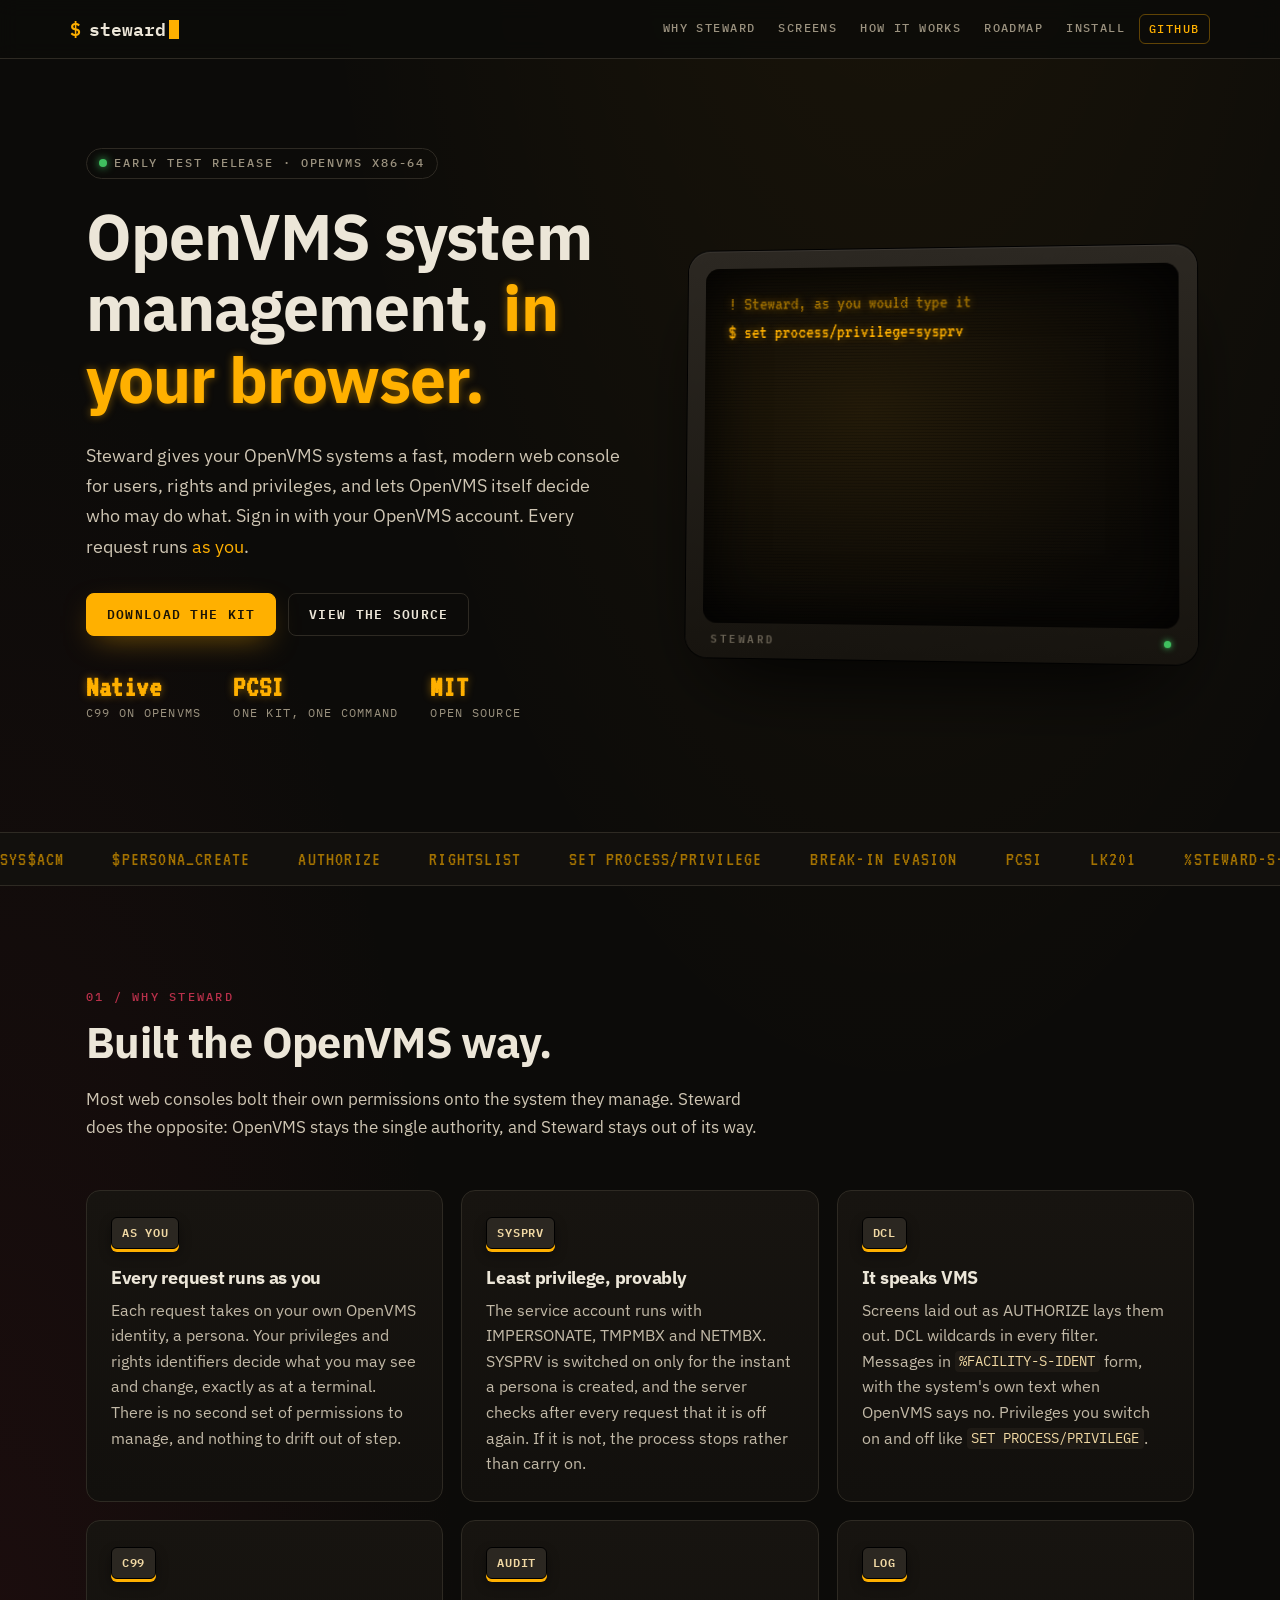
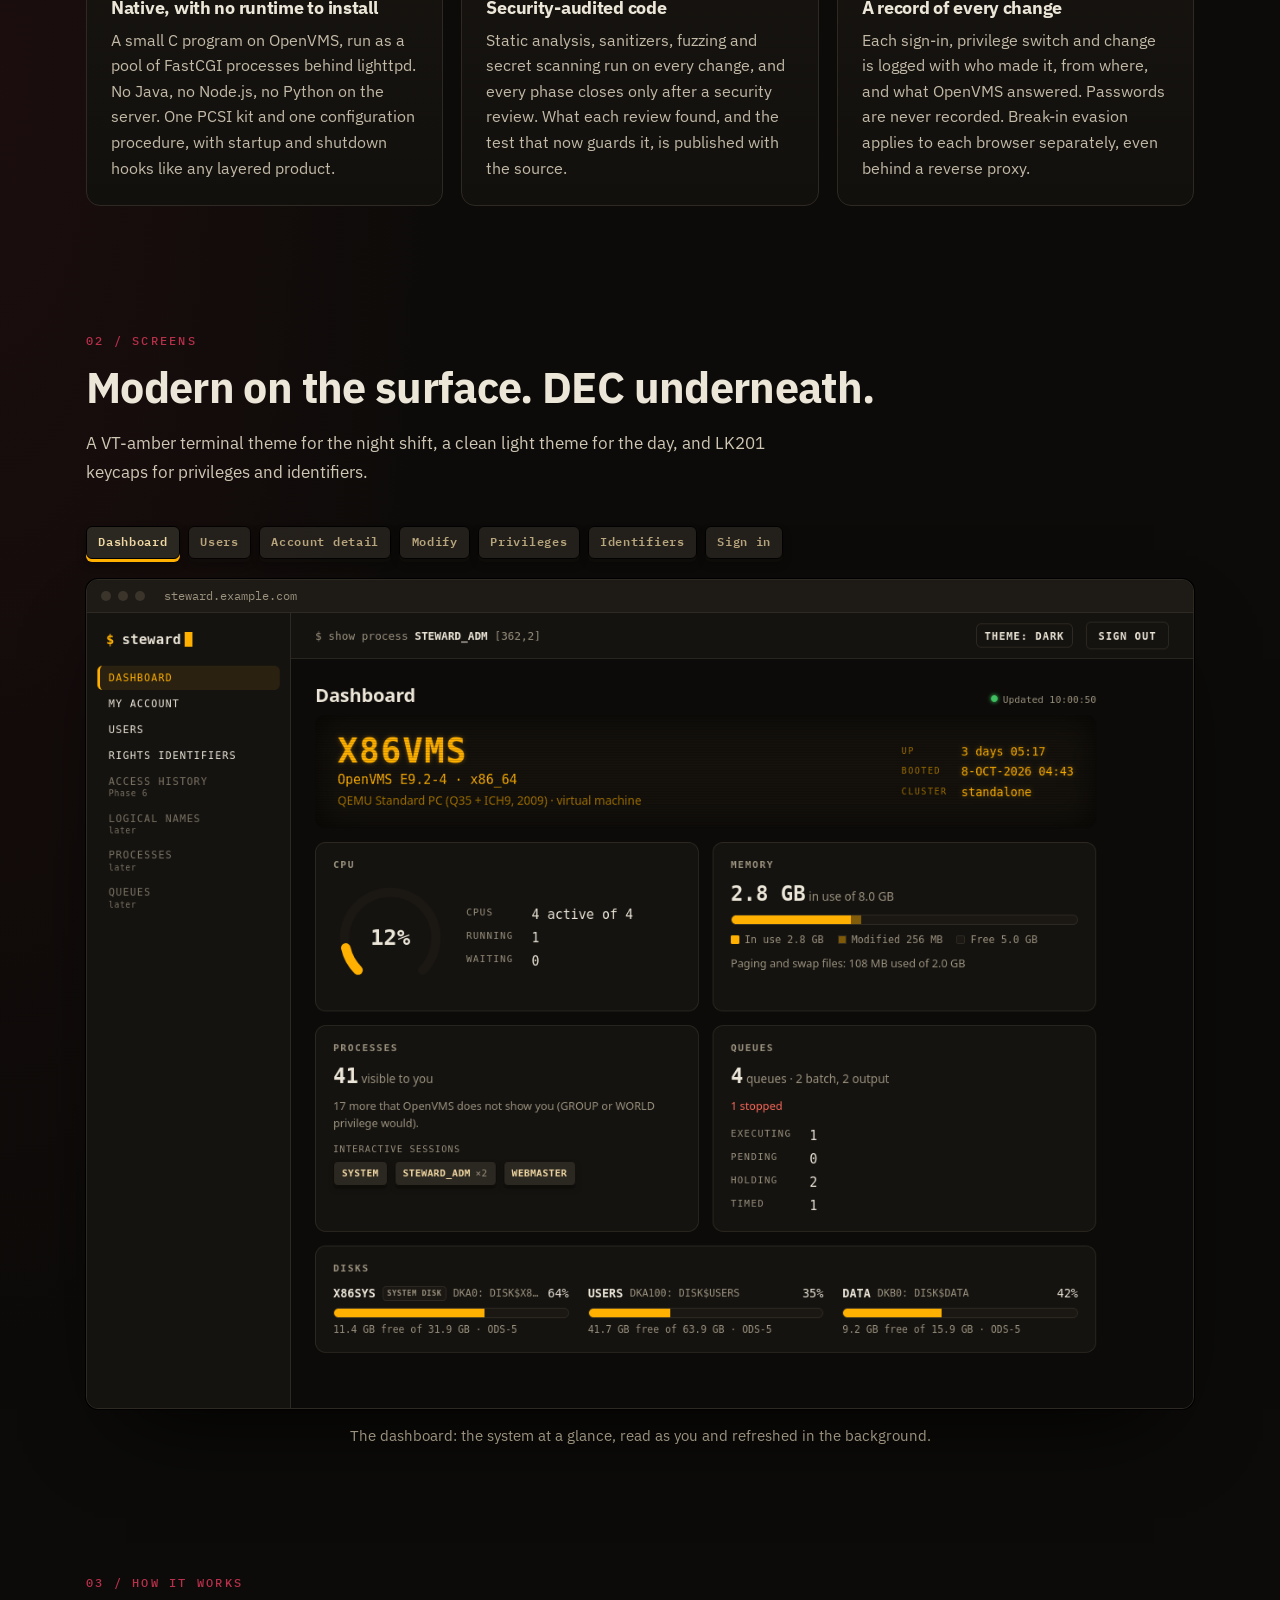
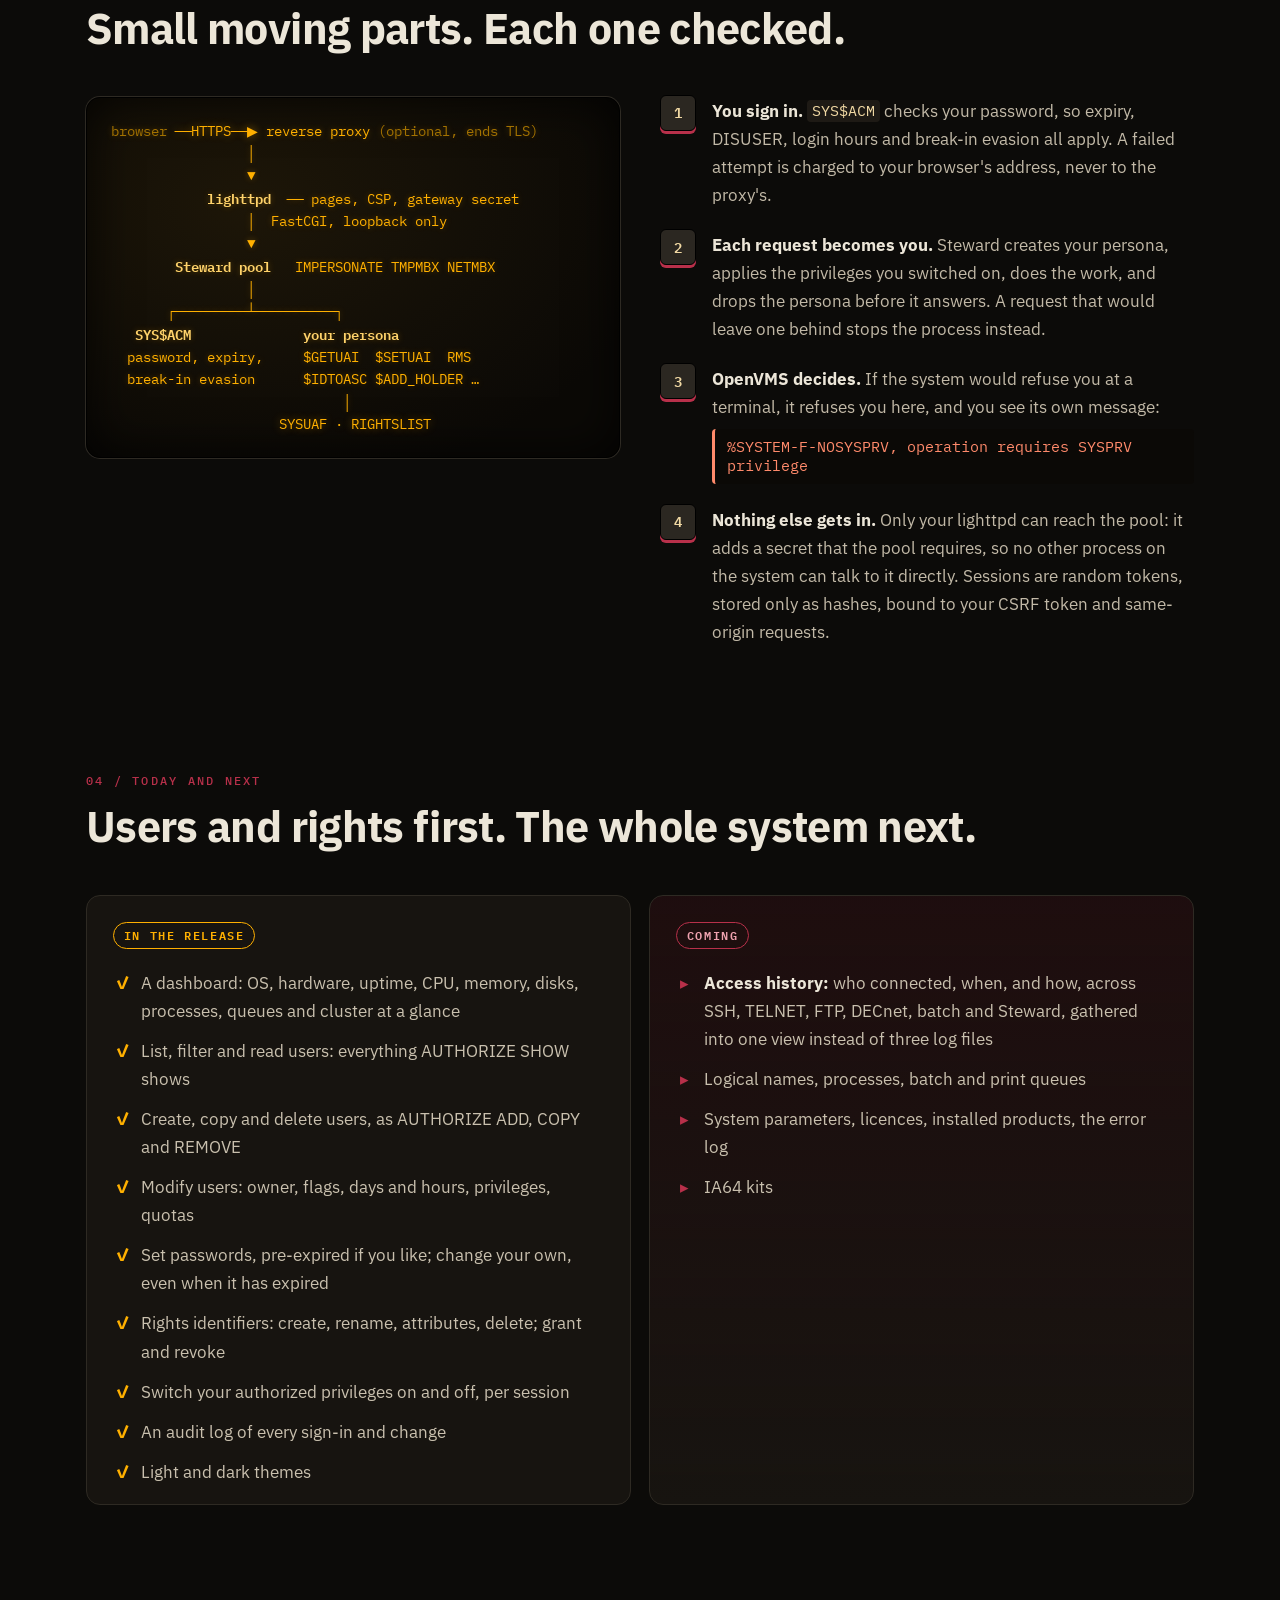
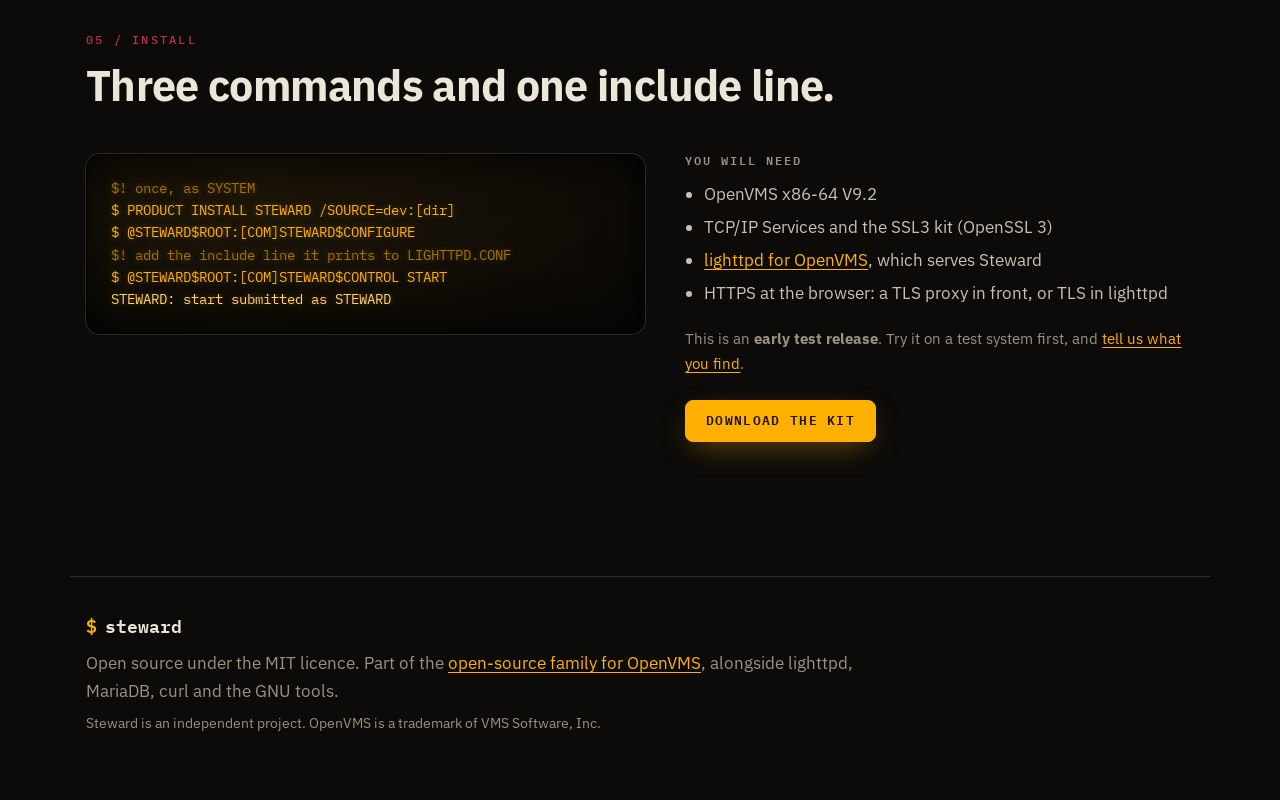
==== commit 55eb3258: "Steward 0.3.0 (T0.3-0): create, copy and delete users (Phase 4) As AUTHORIZE ADD, COPY and REMOVE (D" ====
--- a/site/index.html
+++ b/site/index.html
@@ -205,6 +205,7 @@
       <ul class="ticks">
         <li>A dashboard: OS, hardware, uptime, CPU, memory, disks, processes, queues and cluster at a glance</li>
         <li>List, filter and read users: everything AUTHORIZE SHOW shows</li>
+        <li>Create, copy and delete users, as AUTHORIZE ADD, COPY and REMOVE</li>
         <li>Modify users: owner, flags, days and hours, privileges, quotas</li>
         <li>Set passwords, pre-expired if you like; change your own, even when it has expired</li>
         <li>Rights identifiers: create, rename, attributes, delete; grant and revoke</li>
@@ -216,7 +217,6 @@
     <div class="col next">
       <h3><span class="pill">Coming</span></h3>
       <ul class="arrows">
-        <li><b>Create, copy and delete users</b></li>
         <li><b>Access history:</b> who connected, when, and how, across SSH, TELNET, FTP,
           DECnet, batch and Steward, gathered into one view instead of three log files</li>
         <li>Logical names, processes, batch and print queues</li>
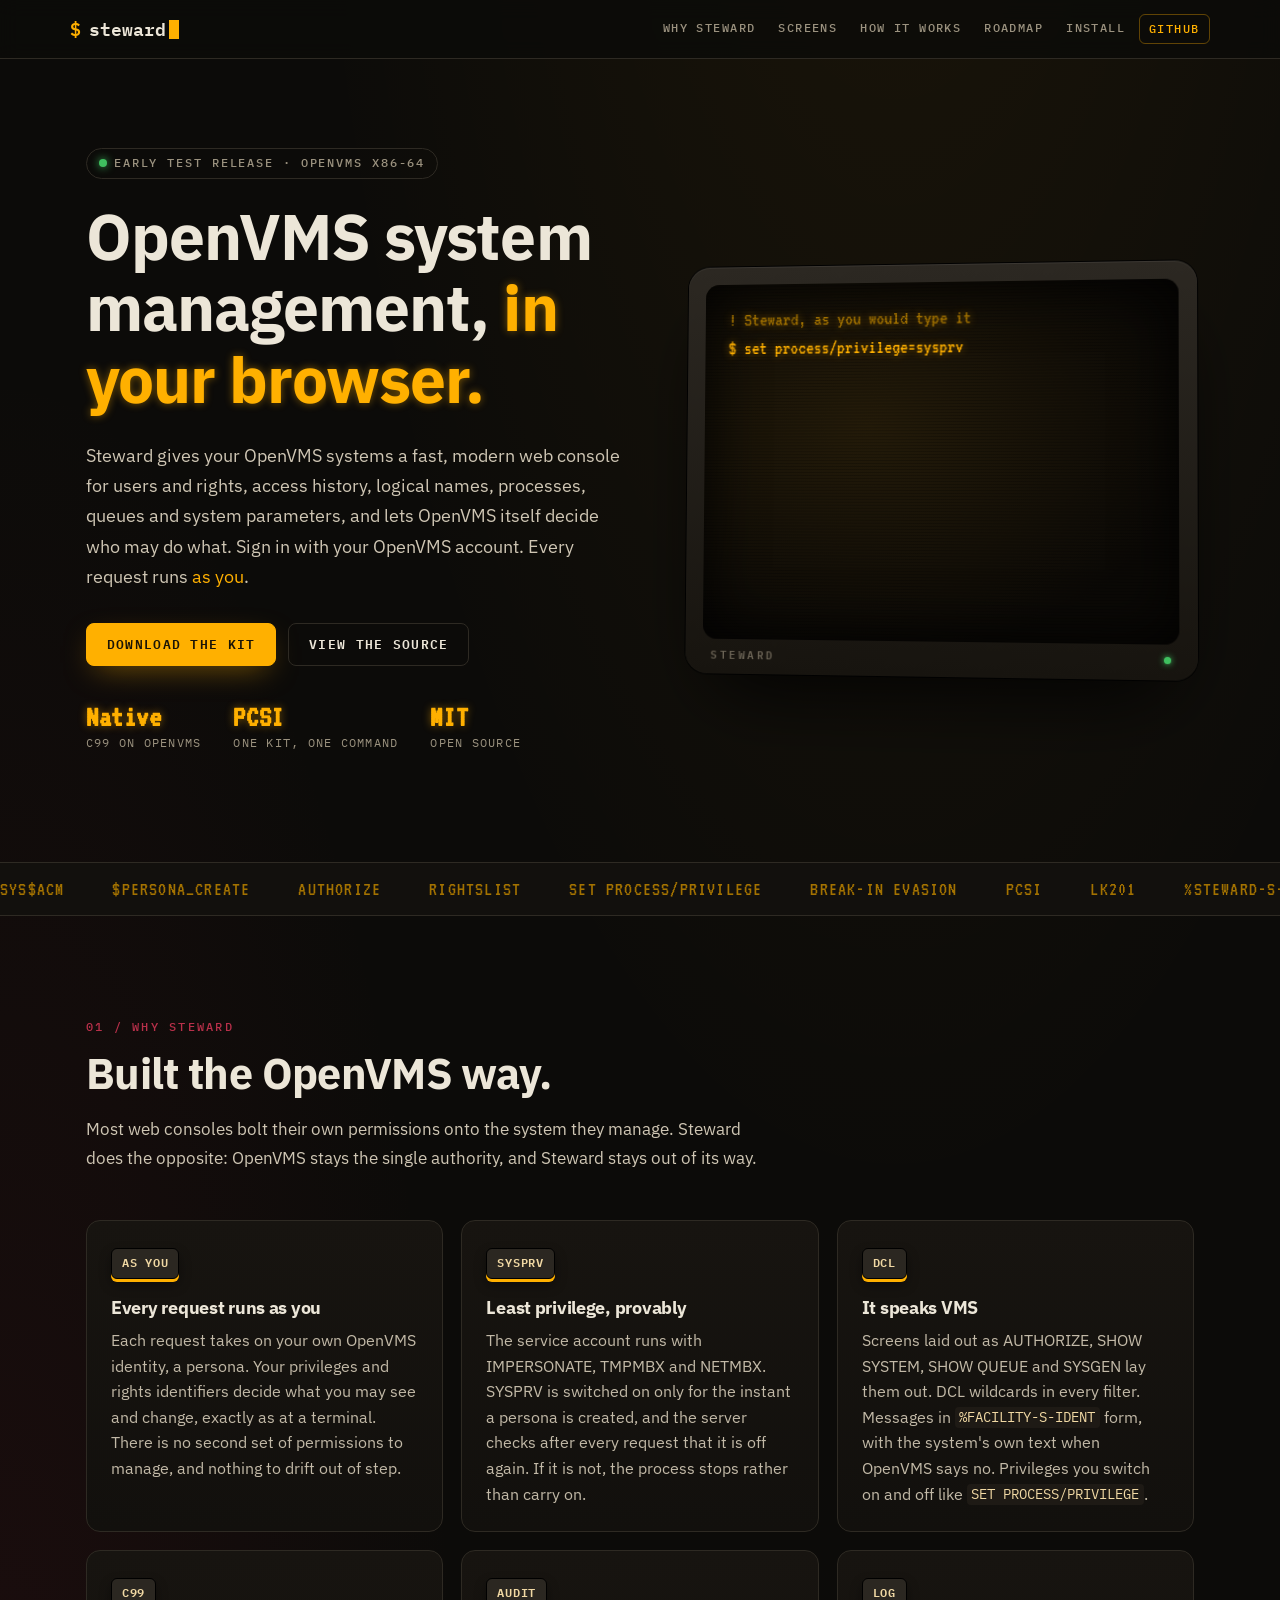
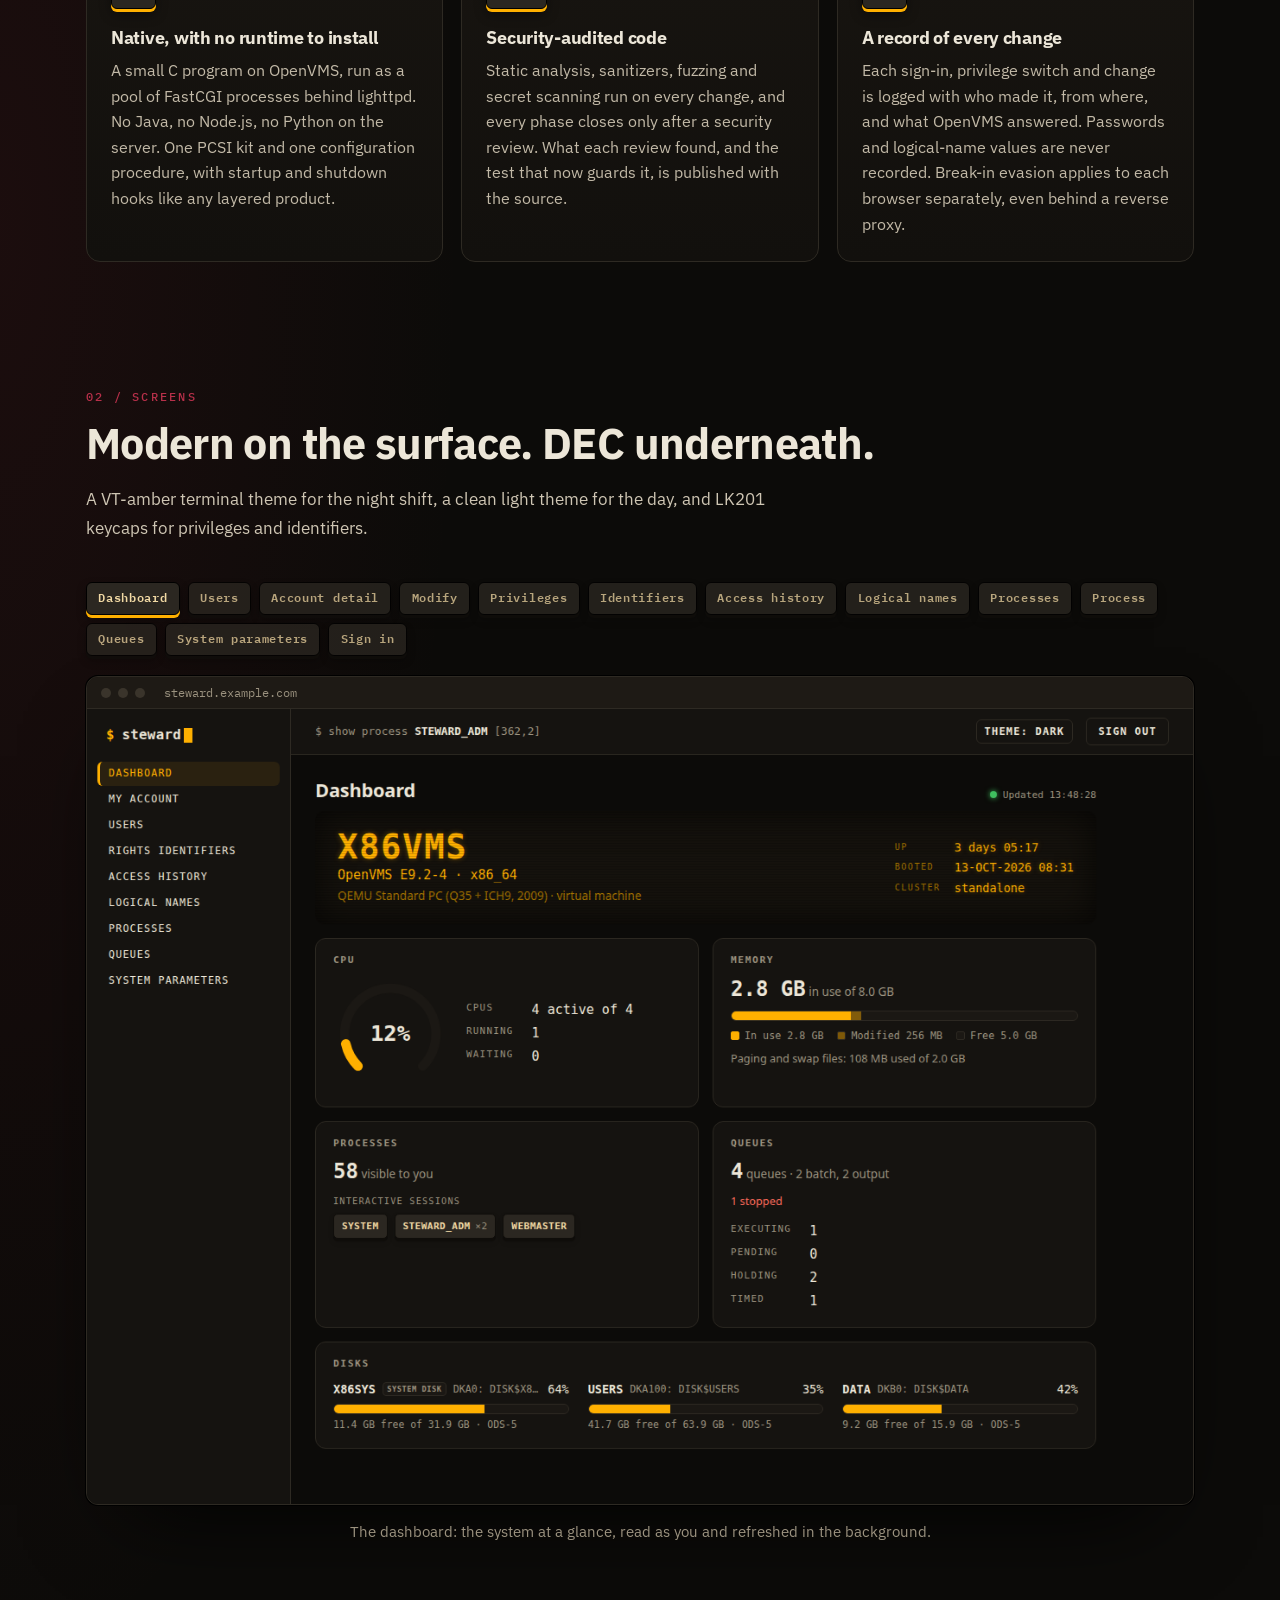
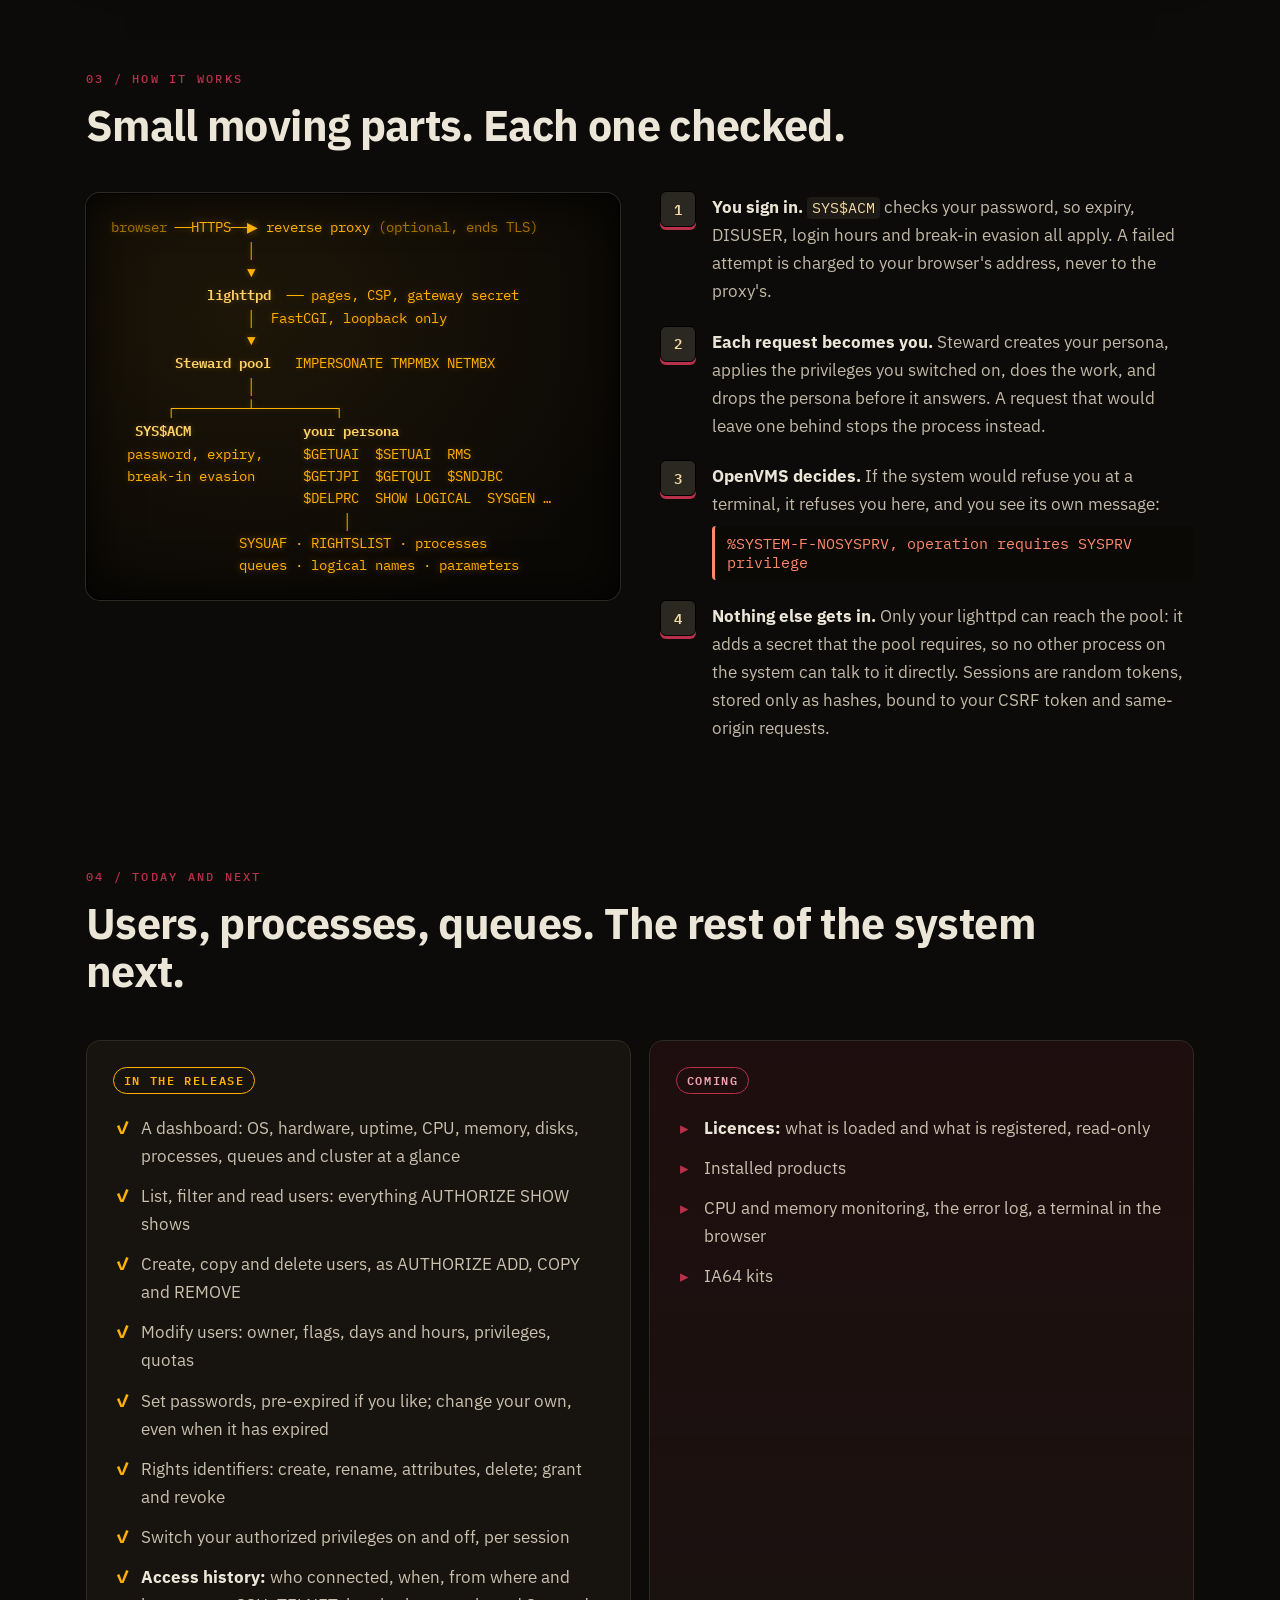
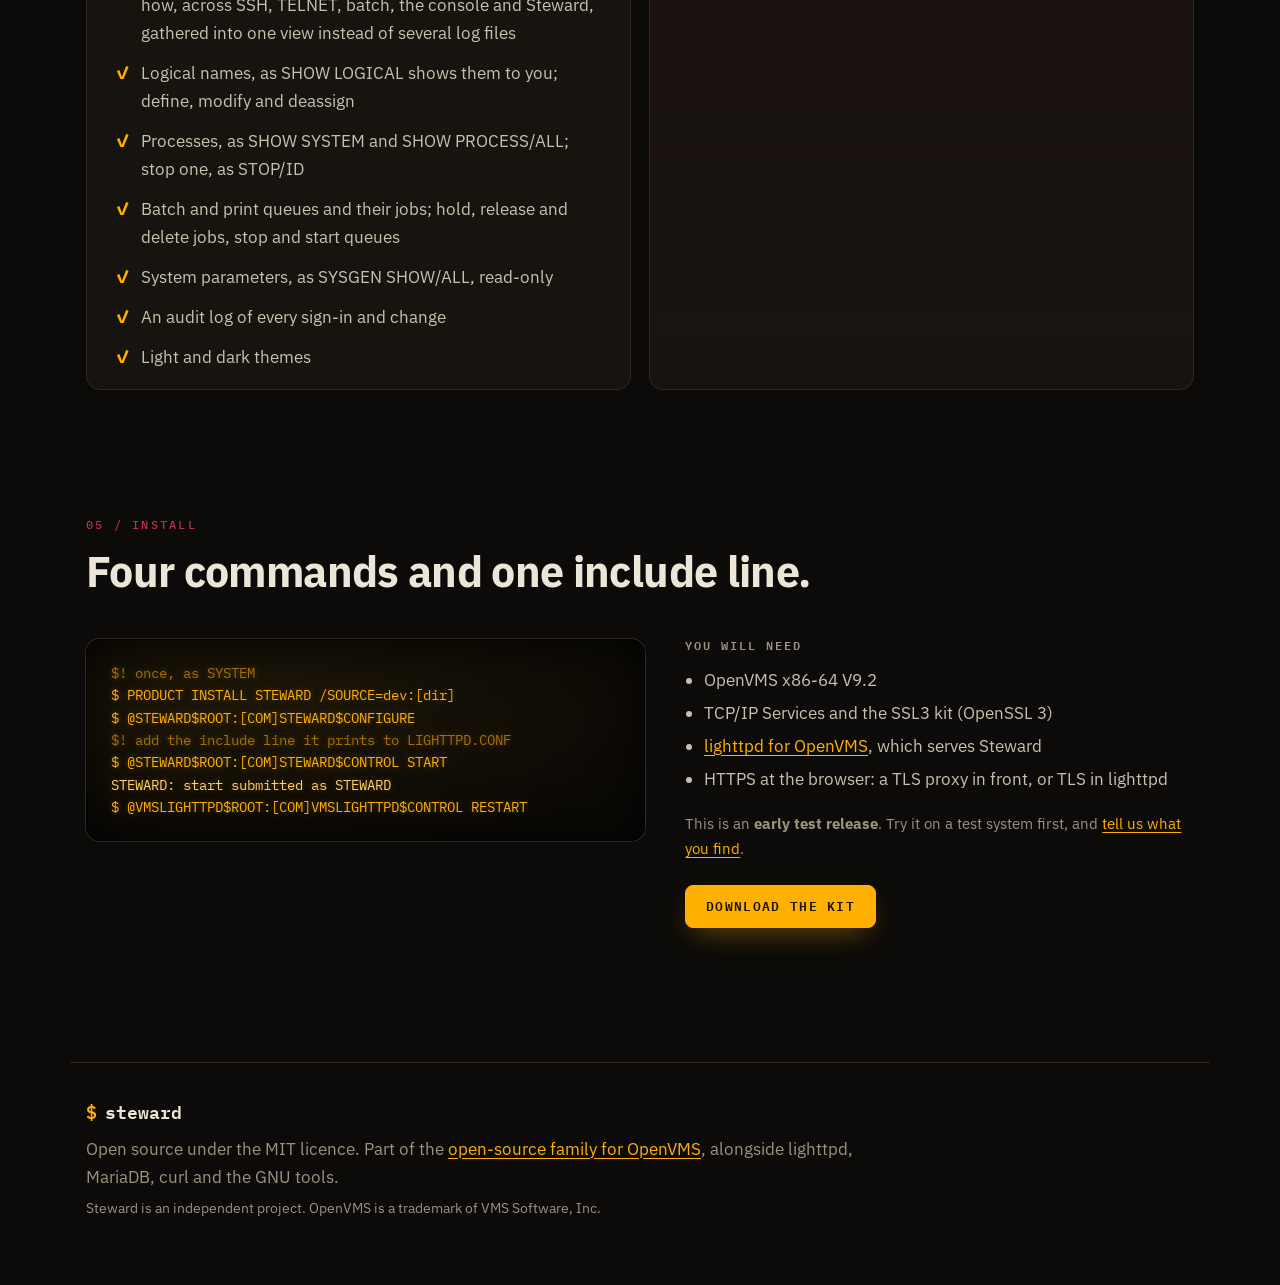
==== commit 1b3b8233: "steward.issinoho.com: up to date with 0.9.0 The page still described 0.3: users and rights only, wit" ====
--- a/site/index.html
+++ b/site/index.html
@@ -40,7 +40,8 @@
     <p class="eyebrow"><span class="led" aria-hidden="true"></span> Early test release &middot; OpenVMS x86-64</p>
     <h1>OpenVMS system management, <span class="amber">in your browser.</span></h1>
     <p class="lede">Steward gives your OpenVMS systems a fast, modern web console for
-      users, rights and privileges, and lets OpenVMS itself decide who may do what.
+      users and rights, access history, logical names, processes, queues and system
+      parameters, and lets OpenVMS itself decide who may do what.
       Sign in with your OpenVMS account. Every request runs <em>as you</em>.</p>
     <div class="cta">
       <a class="btn primary" id="download" href="https://github.com/issinoho/vms-steward/releases/latest">Download the kit</a>
@@ -70,9 +71,11 @@
     <span>SYS$ACM</span><span>$PERSONA_CREATE</span><span>AUTHORIZE</span><span>RIGHTSLIST</span>
     <span>SET PROCESS/PRIVILEGE</span><span>BREAK-IN EVASION</span><span>PCSI</span><span>LK201</span>
     <span>%STEWARD-S-MDFYMSG</span><span>RMS</span><span>[362,1]</span><span>DCL</span>
+    <span>SHOW SYSTEM</span><span>$GETQUI</span><span>SHOW LOGICAL</span><span>SYSGEN</span>
     <span>SYS$ACM</span><span>$PERSONA_CREATE</span><span>AUTHORIZE</span><span>RIGHTSLIST</span>
     <span>SET PROCESS/PRIVILEGE</span><span>BREAK-IN EVASION</span><span>PCSI</span><span>LK201</span>
     <span>%STEWARD-S-MDFYMSG</span><span>RMS</span><span>[362,1]</span><span>DCL</span>
+    <span>SHOW SYSTEM</span><span>$GETQUI</span><span>SHOW LOGICAL</span><span>SYSGEN</span>
   </div>
 </div>
 
@@ -102,7 +105,8 @@
     <article class="card feature">
       <div class="keycap" aria-hidden="true">DCL</div>
       <h3>It speaks VMS</h3>
-      <p>Screens laid out as AUTHORIZE lays them out. DCL wildcards in every filter.
+      <p>Screens laid out as AUTHORIZE, SHOW SYSTEM, SHOW QUEUE and SYSGEN lay them out.
+        DCL wildcards in every filter.
         Messages in <code>%FACILITY-S-IDENT</code> form, with the system's own text when
         OpenVMS says no. Privileges you switch on and off like
         <code>SET PROCESS/PRIVILEGE</code>.</p>
@@ -125,7 +129,7 @@
       <div class="keycap" aria-hidden="true">LOG</div>
       <h3>A record of every change</h3>
       <p>Each sign-in, privilege switch and change is logged with who made it, from where,
-        and what OpenVMS answered. Passwords are never recorded. Break-in evasion applies
+        and what OpenVMS answered. Passwords and logical-name values are never recorded. Break-in evasion applies
         to each browser separately, even behind a reverse proxy.</p>
     </article>
   </div>
@@ -145,6 +149,12 @@
     <button role="tab" aria-selected="false" aria-controls="shot" data-shot="modify" data-cap="Modify, as AUTHORIZE MODIFY does. Only what you change is sent, and a change made meanwhile by someone else is never overwritten.">Modify</button>
     <button role="tab" aria-selected="false" aria-controls="shot" data-shot="account" data-cap="Your session: switch authorized privileges on for this session, like SET PROCESS/PRIVILEGE. Each switch is audited.">Privileges</button>
     <button role="tab" aria-selected="false" aria-controls="shot" data-shot="ident" data-cap="Rights identifiers with their values, attributes and holders.">Identifiers</button>
+    <button role="tab" aria-selected="false" aria-controls="shot" data-shot="access" data-cap="Access history: who reached the system, when, from where and by which route, from accounting, the audit journal, the SSH logs and Steward's own log, in one view.">Access history</button>
+    <button role="tab" aria-selected="false" aria-controls="shot" data-shot="logicals" data-cap="Logical names, as SHOW LOGICAL shows them to you: the shareable tables and their names. Define, modify and deassign where OpenVMS lets you.">Logical names</button>
+    <button role="tab" aria-selected="false" aria-controls="shot" data-shot="processes" data-cap="Processes, as SHOW SYSTEM lists them: your own, your group's with GROUP, everyone's with WORLD.">Processes</button>
+    <button role="tab" aria-selected="false" aria-controls="shot" data-shot="process" data-cap="One process, as SHOW PROCESS/ALL: state, image, CPU and I/O, privileges, rights and every quota with what is left. Stop it, as STOP/ID, if OpenVMS lets you.">Process</button>
+    <button role="tab" aria-selected="false" aria-controls="shot" data-shot="queues" data-cap="Batch and print queues, as SHOW QUEUE. Open one for its jobs; hold, release and delete jobs, stop and start queues, with the queue manager deciding who may.">Queues</button>
+    <button role="tab" aria-selected="false" aria-controls="shot" data-shot="sysgen" data-cap="System parameters, as SYSGEN SHOW/ALL prints them: current, default, limits and unit, with values off their default marked. Read-only.">System parameters</button>
     <button role="tab" aria-selected="false" aria-controls="shot" data-shot="signin" data-cap="Sign in with your OpenVMS username and password, checked by SYS$ACM. An expired password can be changed right here.">Sign in</button>
   </div>
   <figure class="shot" id="shot" role="tabpanel">
@@ -161,7 +171,7 @@
   <p class="kicker">03 / How it works</p>
   <h2>Small moving parts. Each one checked.</h2>
   <div class="how">
-    <div class="term-box" role="img" aria-label="Browser, then an HTTPS reverse proxy, then lighttpd, then the Steward pool, then SYS$ACM and your persona, then SYSUAF and RIGHTSLIST">
+    <div class="term-box" role="img" aria-label="Browser, then an HTTPS reverse proxy, then lighttpd, then the Steward pool, then SYS$ACM and your persona, then the system: SYSUAF, RIGHTSLIST, processes, queues, logical names and system parameters">
 <pre><span class="dim">browser</span> <span class="amber">──HTTPS──▶</span> reverse proxy <span class="dim">(optional, ends TLS)</span>
                  │
                  ▼
@@ -173,9 +183,11 @@
        ┌─────────┴──────────┐
    <b>SYS$ACM</b>              <b>your persona</b>
   password, expiry,     $GETUAI  $SETUAI  RMS
-  break-in evasion      $IDTOASC $ADD_HOLDER …
+  break-in evasion      $GETJPI  $GETQUI  $SNDJBC
+                        $DELPRC  SHOW LOGICAL  SYSGEN …
                              │
-                     <span class="amber">SYSUAF · RIGHTSLIST</span></pre>
+                <span class="amber">SYSUAF · RIGHTSLIST · processes</span>
+                <span class="amber">queues · logical names · parameters</span></pre>
     </div>
     <ol class="steps">
       <li><b>You sign in.</b> <code>SYS$ACM</code> checks your password, so expiry, DISUSER,
@@ -198,7 +210,7 @@
 <!-- ============================================================ TODAY / ROADMAP -->
 <section class="section" id="roadmap">
   <p class="kicker">04 / Today and next</p>
-  <h2>Users and rights first. The whole system next.</h2>
+  <h2>Users, processes, queues. The rest of the system next.</h2>
   <div class="roadmap">
     <div class="col now">
       <h3><span class="pill on">In the release</span></h3>
@@ -210,6 +222,12 @@
         <li>Set passwords, pre-expired if you like; change your own, even when it has expired</li>
         <li>Rights identifiers: create, rename, attributes, delete; grant and revoke</li>
         <li>Switch your authorized privileges on and off, per session</li>
+        <li><b>Access history:</b> who connected, when, from where and how, across SSH, TELNET,
+          batch, the console and Steward, gathered into one view instead of several log files</li>
+        <li>Logical names, as SHOW LOGICAL shows them to you; define, modify and deassign</li>
+        <li>Processes, as SHOW SYSTEM and SHOW PROCESS/ALL; stop one, as STOP/ID</li>
+        <li>Batch and print queues and their jobs; hold, release and delete jobs, stop and start queues</li>
+        <li>System parameters, as SYSGEN SHOW/ALL, read-only</li>
         <li>An audit log of every sign-in and change</li>
         <li>Light and dark themes</li>
       </ul>
@@ -217,10 +235,9 @@
     <div class="col next">
       <h3><span class="pill">Coming</span></h3>
       <ul class="arrows">
-        <li><b>Access history:</b> who connected, when, and how, across SSH, TELNET, FTP,
-          DECnet, batch and Steward, gathered into one view instead of three log files</li>
-        <li>Logical names, processes, batch and print queues</li>
-        <li>System parameters, licences, installed products, the error log</li>
+        <li><b>Licences:</b> what is loaded and what is registered, read-only</li>
+        <li>Installed products</li>
+        <li>CPU and memory monitoring, the error log, a terminal in the browser</li>
         <li>IA64 kits</li>
       </ul>
     </div>
@@ -230,7 +247,7 @@
 <!-- ============================================================ INSTALL -->
 <section class="section" id="install">
   <p class="kicker">05 / Install</p>
-  <h2>Three commands and one include line.</h2>
+  <h2>Four commands and one include line.</h2>
   <div class="install">
     <div class="term-box">
 <pre><span class="dim">$!</span> <span class="dim">once, as SYSTEM</span>
@@ -238,7 +255,8 @@
 $ @STEWARD$ROOT:[COM]STEWARD$CONFIGURE
 <span class="dim">$! add the include line it prints to LIGHTTPD.CONF</span>
 $ @STEWARD$ROOT:[COM]STEWARD$CONTROL START
-<span class="ok">STEWARD: start submitted as STEWARD</span></pre>
+<span class="ok">STEWARD: start submitted as STEWARD</span>
+$ @VMSLIGHTTPD$ROOT:[COM]VMSLIGHTTPD$CONTROL RESTART</pre>
     </div>
     <div class="req">
       <h3>You will need</h3>
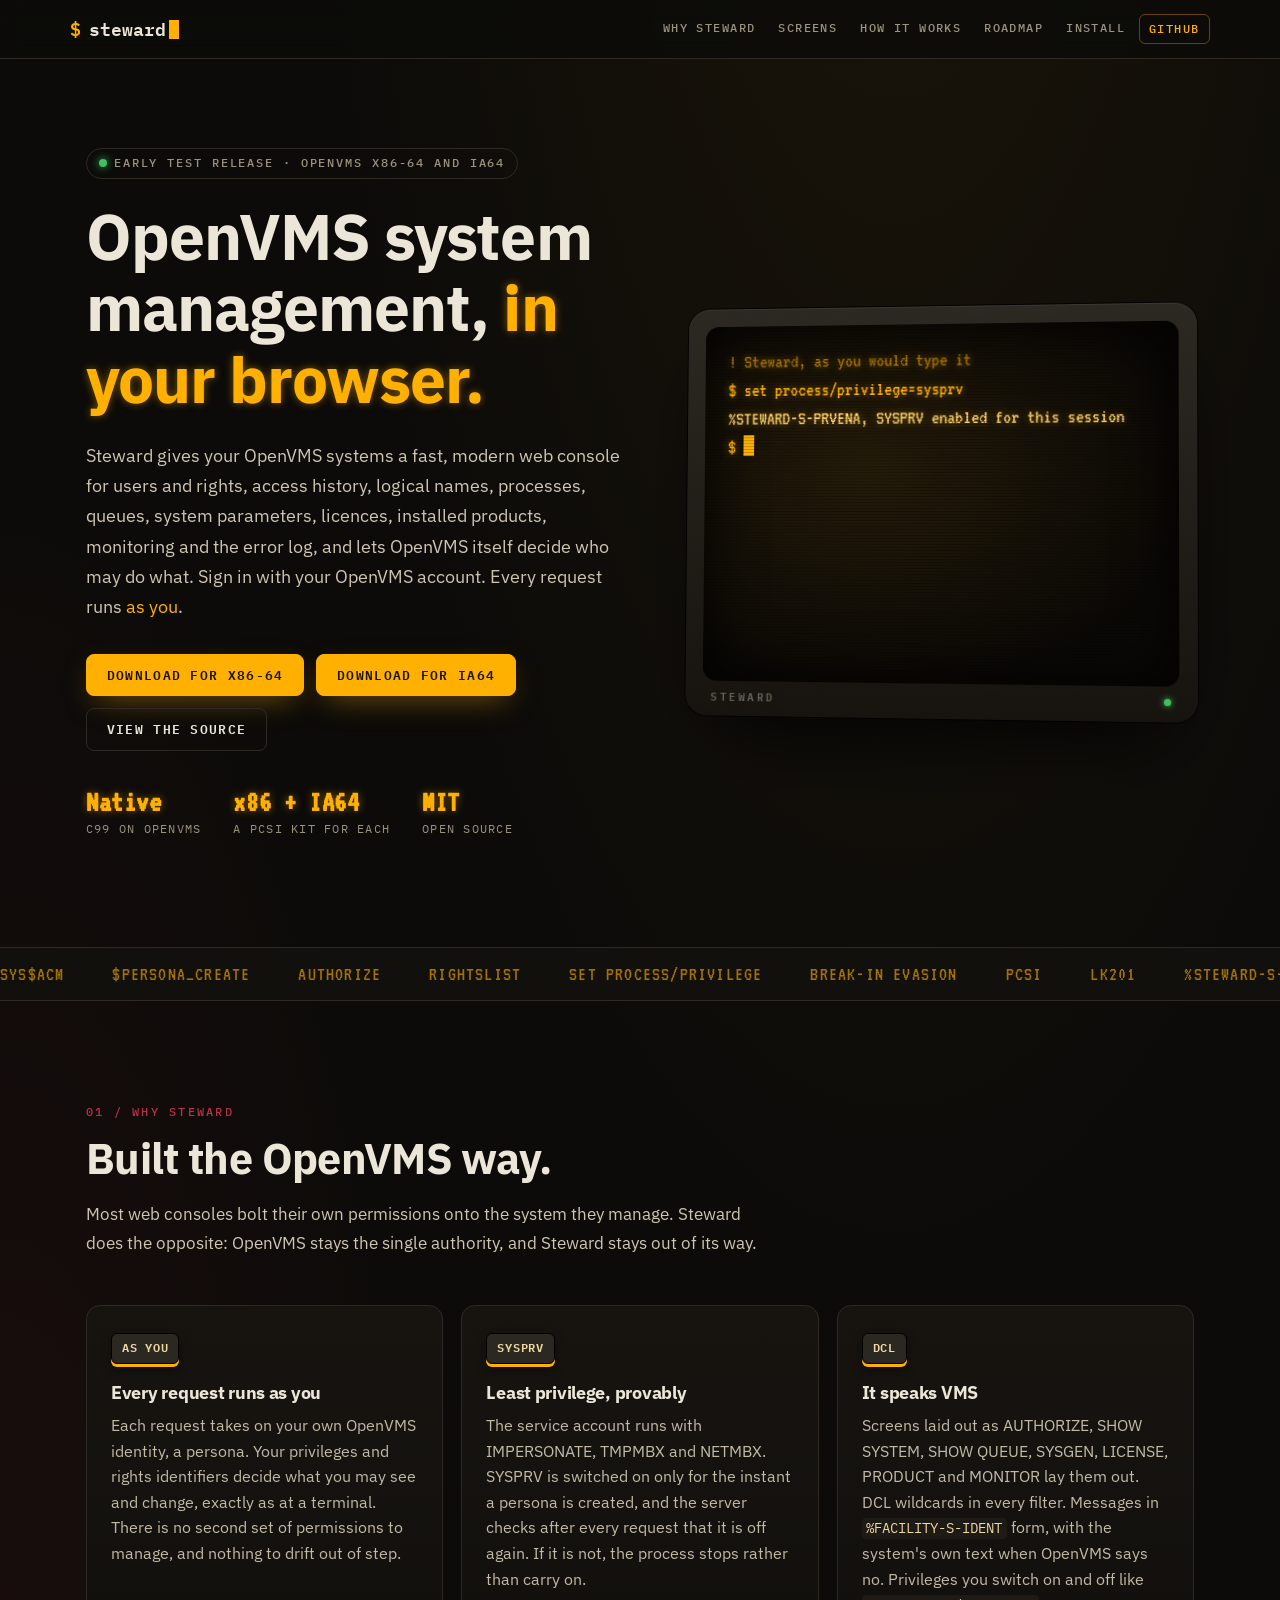
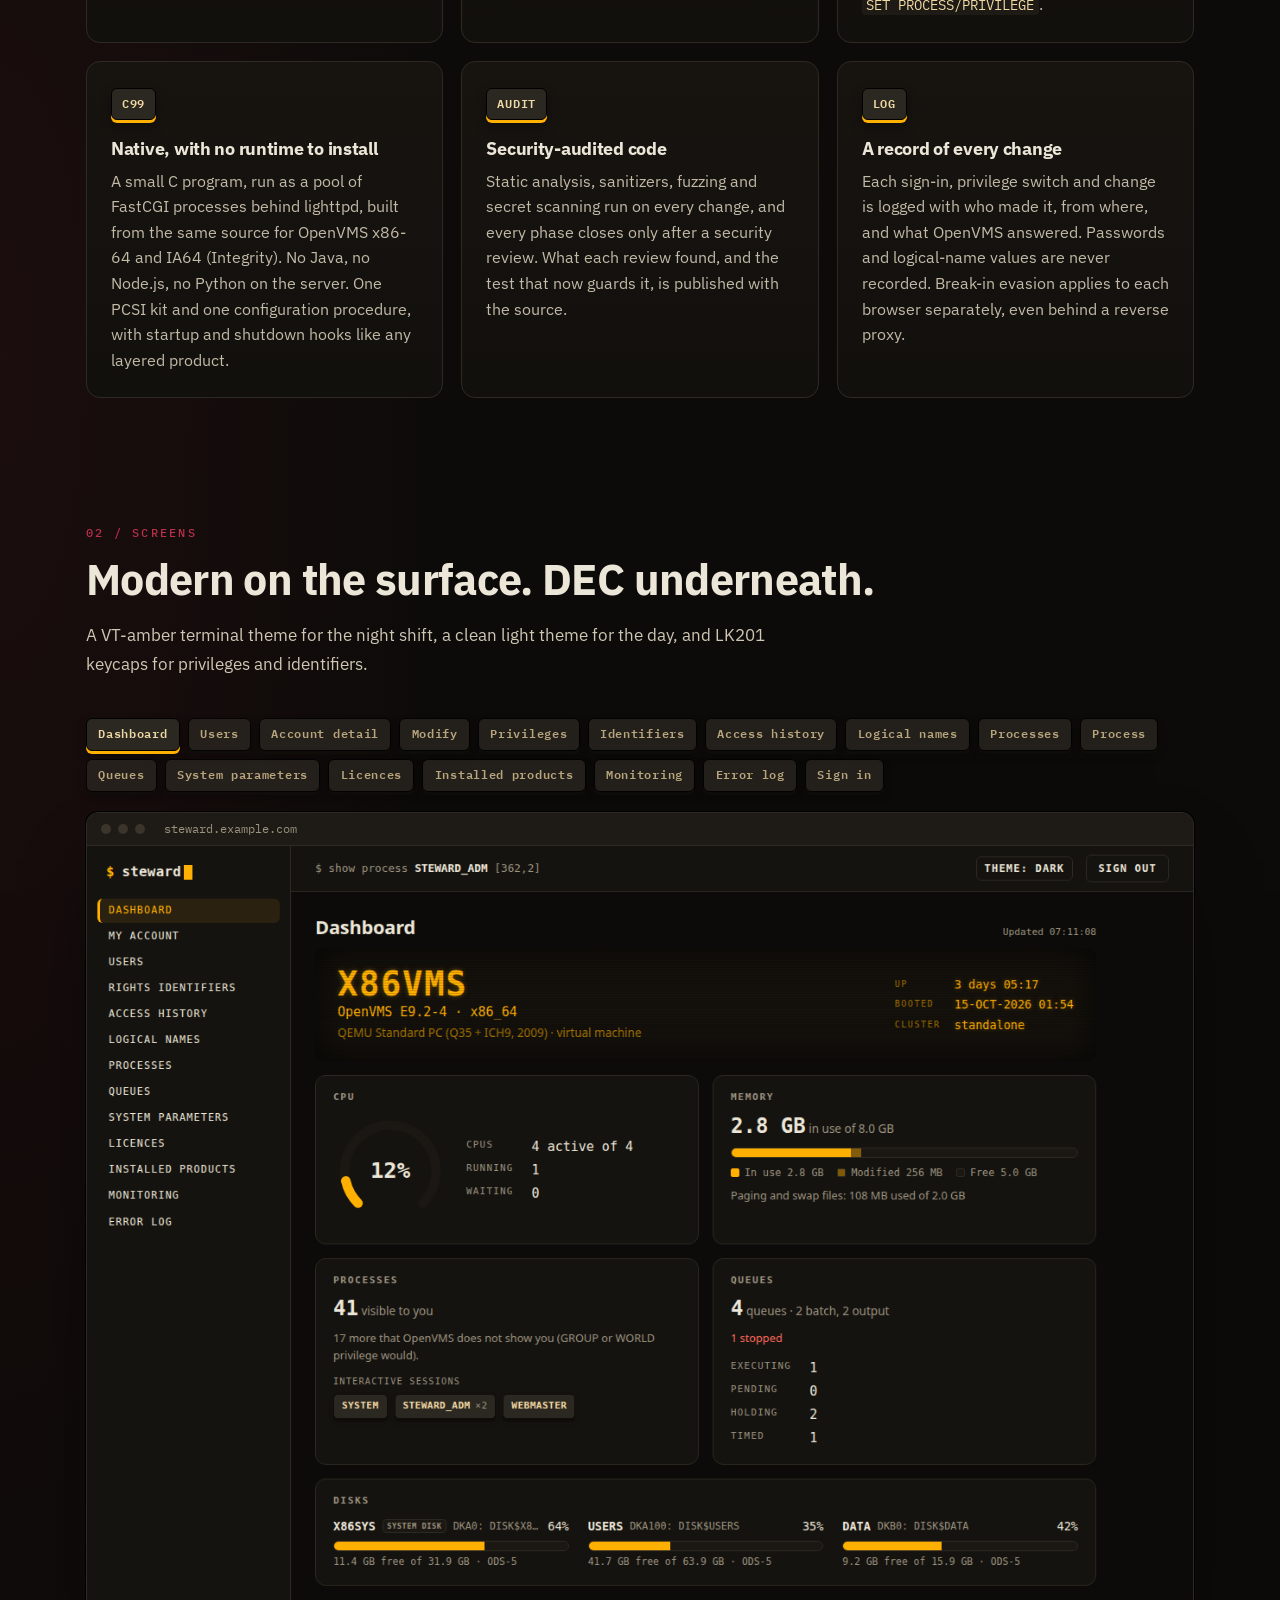
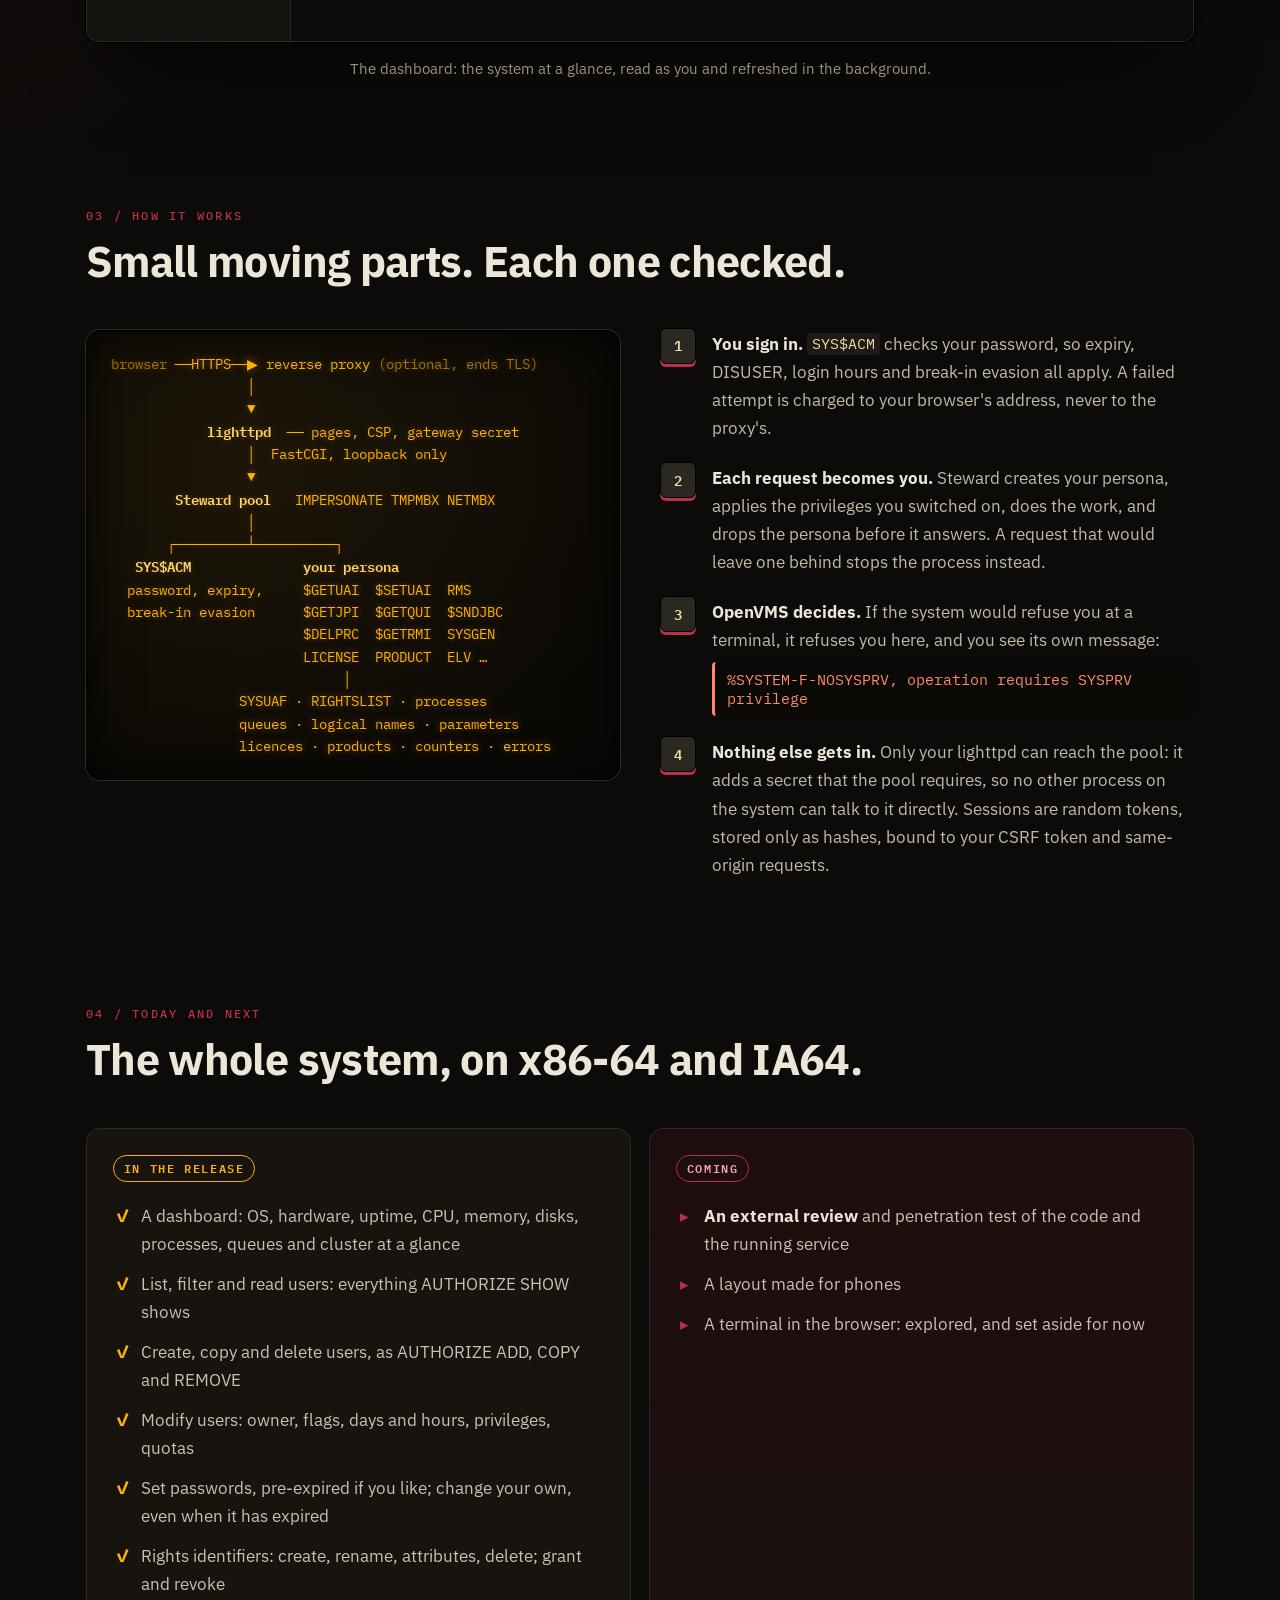
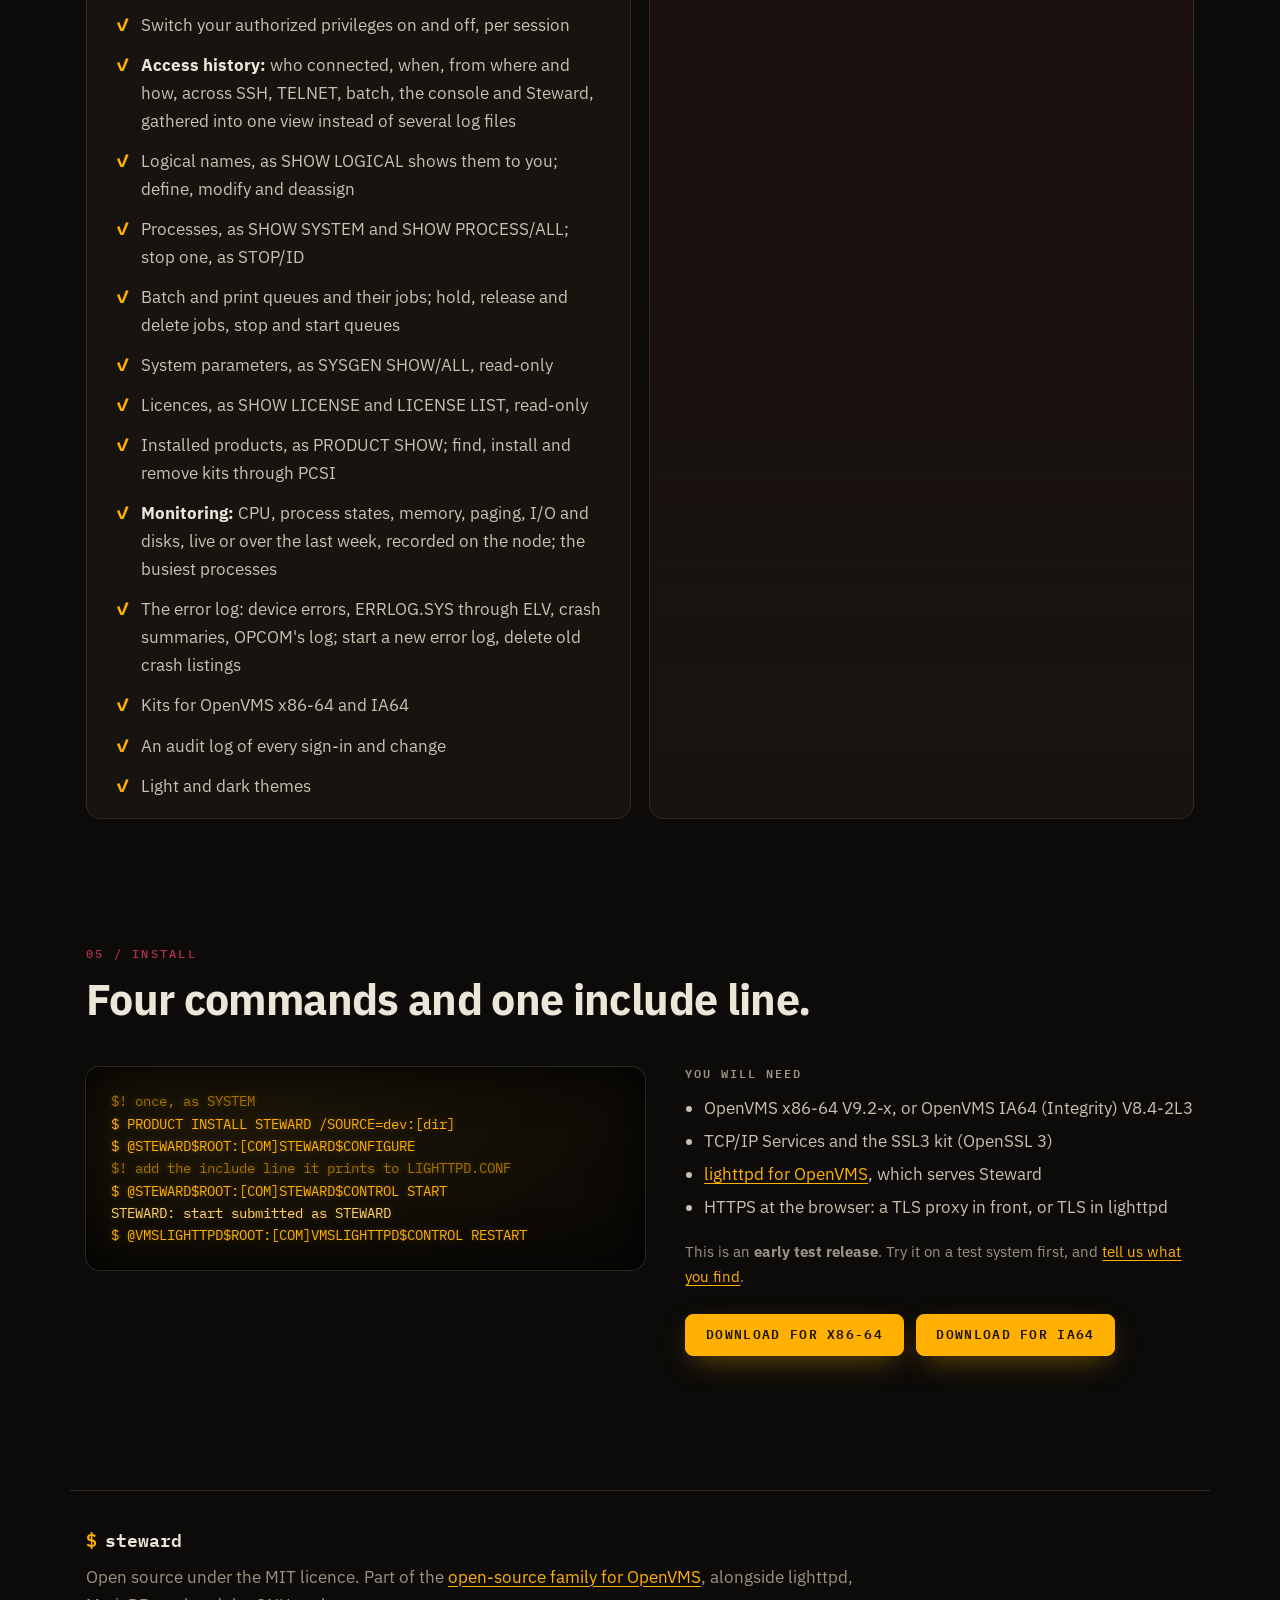
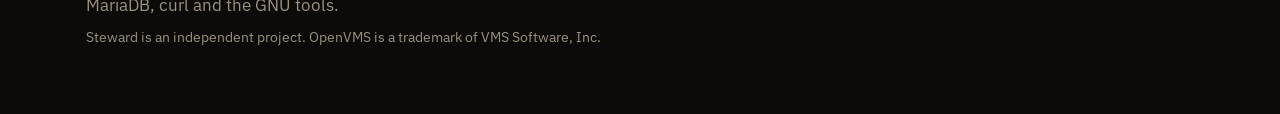
==== commit 6c6cae8c: "steward.issinoho.com and README: up to date with 0.16.0, x86-64 and IA64 The page still described 0." ====
--- a/site/index.html
+++ b/site/index.html
@@ -37,19 +37,21 @@
 <!-- ============================================================ HERO -->
 <section class="hero">
   <div class="hero-copy">
-    <p class="eyebrow"><span class="led" aria-hidden="true"></span> Early test release &middot; OpenVMS x86-64</p>
+    <p class="eyebrow"><span class="led" aria-hidden="true"></span> Early test release &middot; OpenVMS x86-64 and IA64</p>
     <h1>OpenVMS system management, <span class="amber">in your browser.</span></h1>
     <p class="lede">Steward gives your OpenVMS systems a fast, modern web console for
-      users and rights, access history, logical names, processes, queues and system
-      parameters, and lets OpenVMS itself decide who may do what.
+      users and rights, access history, logical names, processes, queues, system
+      parameters, licences, installed products, monitoring and the error log, and lets
+      OpenVMS itself decide who may do what.
       Sign in with your OpenVMS account. Every request runs <em>as you</em>.</p>
     <div class="cta">
-      <a class="btn primary" id="download" href="https://github.com/issinoho/vms-steward/releases/latest">Download the kit</a>
+      <a class="btn primary" id="download" href="https://github.com/issinoho/vms-steward/releases/latest">Download for x86-64</a>
+      <a class="btn primary" id="download-i64" href="https://github.com/issinoho/vms-steward/releases/latest">Download for IA64</a>
       <a class="btn ghost" href="https://github.com/issinoho/vms-steward">View the source</a>
     </div>
     <ul class="facts" aria-label="At a glance">
       <li><b>Native</b><span>C99 on OpenVMS</span></li>
-      <li><b>PCSI</b><span>one kit, one command</span></li>
+      <li><b>x86 + IA64</b><span>a PCSI kit for each</span></li>
       <li><b>MIT</b><span>open source</span></li>
     </ul>
     <p class="release" id="release" aria-live="polite"></p>
@@ -72,10 +74,14 @@
     <span>SET PROCESS/PRIVILEGE</span><span>BREAK-IN EVASION</span><span>PCSI</span><span>LK201</span>
     <span>%STEWARD-S-MDFYMSG</span><span>RMS</span><span>[362,1]</span><span>DCL</span>
     <span>SHOW SYSTEM</span><span>$GETQUI</span><span>SHOW LOGICAL</span><span>SYSGEN</span>
+    <span>LICENSE LIST</span><span>PRODUCT INSTALL</span><span>$GETRMI</span><span>MONITOR</span>
+    <span>ANALYZE/ERROR_LOG/ELV</span><span>CLUE</span><span>OPCOM</span><span>I64VMS</span>
     <span>SYS$ACM</span><span>$PERSONA_CREATE</span><span>AUTHORIZE</span><span>RIGHTSLIST</span>
     <span>SET PROCESS/PRIVILEGE</span><span>BREAK-IN EVASION</span><span>PCSI</span><span>LK201</span>
     <span>%STEWARD-S-MDFYMSG</span><span>RMS</span><span>[362,1]</span><span>DCL</span>
     <span>SHOW SYSTEM</span><span>$GETQUI</span><span>SHOW LOGICAL</span><span>SYSGEN</span>
+    <span>LICENSE LIST</span><span>PRODUCT INSTALL</span><span>$GETRMI</span><span>MONITOR</span>
+    <span>ANALYZE/ERROR_LOG/ELV</span><span>CLUE</span><span>OPCOM</span><span>I64VMS</span>
   </div>
 </div>
 
@@ -105,7 +111,8 @@
     <article class="card feature">
       <div class="keycap" aria-hidden="true">DCL</div>
       <h3>It speaks VMS</h3>
-      <p>Screens laid out as AUTHORIZE, SHOW SYSTEM, SHOW QUEUE and SYSGEN lay them out.
+      <p>Screens laid out as AUTHORIZE, SHOW SYSTEM, SHOW QUEUE, SYSGEN, LICENSE, PRODUCT
+        and MONITOR lay them out.
         DCL wildcards in every filter.
         Messages in <code>%FACILITY-S-IDENT</code> form, with the system's own text when
         OpenVMS says no. Privileges you switch on and off like
@@ -114,7 +121,8 @@
     <article class="card feature">
       <div class="keycap" aria-hidden="true">C99</div>
       <h3>Native, with no runtime to install</h3>
-      <p>A small C program on OpenVMS, run as a pool of FastCGI processes behind lighttpd.
+      <p>A small C program, run as a pool of FastCGI processes behind lighttpd, built from
+        the same source for OpenVMS x86-64 and IA64 (Integrity).
         No Java, no Node.js, no Python on the server. One PCSI kit and one configuration
         procedure, with startup and shutdown hooks like any layered product.</p>
     </article>
@@ -155,6 +163,10 @@
     <button role="tab" aria-selected="false" aria-controls="shot" data-shot="process" data-cap="One process, as SHOW PROCESS/ALL: state, image, CPU and I/O, privileges, rights and every quota with what is left. Stop it, as STOP/ID, if OpenVMS lets you.">Process</button>
     <button role="tab" aria-selected="false" aria-controls="shot" data-shot="queues" data-cap="Batch and print queues, as SHOW QUEUE. Open one for its jobs; hold, release and delete jobs, stop and start queues, with the queue manager deciding who may.">Queues</button>
     <button role="tab" aria-selected="false" aria-controls="shot" data-shot="sysgen" data-cap="System parameters, as SYSGEN SHOW/ALL prints them: current, default, limits and unit, with values off their default marked. Read-only.">System parameters</button>
+    <button role="tab" aria-selected="false" aria-controls="shot" data-shot="licenses" data-cap="Licences: what is loaded on this node (SHOW LICENSE), its charge, and the licence database (LICENSE LIST) where OpenVMS lets you read it. Read-only.">Licences</button>
+    <button role="tab" aria-selected="false" aria-controls="shot" data-shot="products" data-cap="Installed products, as PRODUCT SHOW PRODUCT lists them, with PCSI's history and VMSINSTAL's. Find kits in a directory and install or remove them through PCSI, run as a batch job under your own name.">Installed products</button>
+    <button role="tab" aria-selected="false" aria-controls="shot" data-shot="monitor" data-cap="Monitoring: CPU by mode, process states, memory, paging, I/O and disks, as MONITOR shows them. Live every few seconds, or the last 6 hours, 24 hours or 7 days, recorded on the node.">Monitoring</button>
+    <button role="tab" aria-selected="false" aria-controls="shot" data-shot="errorlog" data-cap="The error log: device error counts, the events in ERRLOG.SYS translated by ELV, CLUE's crash summaries and OPCOM's log. Start a new error log and delete old crash listings where OpenVMS lets you.">Error log</button>
     <button role="tab" aria-selected="false" aria-controls="shot" data-shot="signin" data-cap="Sign in with your OpenVMS username and password, checked by SYS$ACM. An expired password can be changed right here.">Sign in</button>
   </div>
   <figure class="shot" id="shot" role="tabpanel">
@@ -171,7 +183,7 @@
   <p class="kicker">03 / How it works</p>
   <h2>Small moving parts. Each one checked.</h2>
   <div class="how">
-    <div class="term-box" role="img" aria-label="Browser, then an HTTPS reverse proxy, then lighttpd, then the Steward pool, then SYS$ACM and your persona, then the system: SYSUAF, RIGHTSLIST, processes, queues, logical names and system parameters">
+    <div class="term-box" role="img" aria-label="Browser, then an HTTPS reverse proxy, then lighttpd, then the Steward pool, then SYS$ACM and your persona, then the system: SYSUAF, RIGHTSLIST, processes, queues, logical names, system parameters, licences, products, performance counters and the error log">
 <pre><span class="dim">browser</span> <span class="amber">──HTTPS──▶</span> reverse proxy <span class="dim">(optional, ends TLS)</span>
                  │
                  ▼
@@ -184,10 +196,12 @@
    <b>SYS$ACM</b>              <b>your persona</b>
   password, expiry,     $GETUAI  $SETUAI  RMS
   break-in evasion      $GETJPI  $GETQUI  $SNDJBC
-                        $DELPRC  SHOW LOGICAL  SYSGEN …
+                        $DELPRC  $GETRMI  SYSGEN
+                        LICENSE  PRODUCT  ELV …
                              │
                 <span class="amber">SYSUAF · RIGHTSLIST · processes</span>
-                <span class="amber">queues · logical names · parameters</span></pre>
+                <span class="amber">queues · logical names · parameters</span>
+                <span class="amber">licences · products · counters · errors</span></pre>
     </div>
     <ol class="steps">
       <li><b>You sign in.</b> <code>SYS$ACM</code> checks your password, so expiry, DISUSER,
@@ -210,7 +224,7 @@
 <!-- ============================================================ TODAY / ROADMAP -->
 <section class="section" id="roadmap">
   <p class="kicker">04 / Today and next</p>
-  <h2>Users, processes, queues. The rest of the system next.</h2>
+  <h2>The whole system, on x86-64 and IA64.</h2>
   <div class="roadmap">
     <div class="col now">
       <h3><span class="pill on">In the release</span></h3>
@@ -228,6 +242,13 @@
         <li>Processes, as SHOW SYSTEM and SHOW PROCESS/ALL; stop one, as STOP/ID</li>
         <li>Batch and print queues and their jobs; hold, release and delete jobs, stop and start queues</li>
         <li>System parameters, as SYSGEN SHOW/ALL, read-only</li>
+        <li>Licences, as SHOW LICENSE and LICENSE LIST, read-only</li>
+        <li>Installed products, as PRODUCT SHOW; find, install and remove kits through PCSI</li>
+        <li><b>Monitoring:</b> CPU, process states, memory, paging, I/O and disks, live or over
+          the last week, recorded on the node; the busiest processes</li>
+        <li>The error log: device errors, ERRLOG.SYS through ELV, crash summaries, OPCOM's log;
+          start a new error log, delete old crash listings</li>
+        <li>Kits for OpenVMS x86-64 and IA64</li>
         <li>An audit log of every sign-in and change</li>
         <li>Light and dark themes</li>
       </ul>
@@ -235,10 +256,9 @@
     <div class="col next">
       <h3><span class="pill">Coming</span></h3>
       <ul class="arrows">
-        <li><b>Licences:</b> what is loaded and what is registered, read-only</li>
-        <li>Installed products</li>
-        <li>CPU and memory monitoring, the error log, a terminal in the browser</li>
-        <li>IA64 kits</li>
+        <li><b>An external review</b> and penetration test of the code and the running service</li>
+        <li>A layout made for phones</li>
+        <li>A terminal in the browser: explored, and set aside for now</li>
       </ul>
     </div>
   </div>
@@ -261,14 +281,17 @@
     <div class="req">
       <h3>You will need</h3>
       <ul>
-        <li>OpenVMS x86-64 V9.2</li>
+        <li>OpenVMS x86-64 V9.2-x, or OpenVMS IA64 (Integrity) V8.4-2L3</li>
         <li>TCP/IP Services and the SSL3 kit (OpenSSL 3)</li>
         <li><a href="https://github.com/issinoho/vms-lighttpd">lighttpd for OpenVMS</a>, which serves Steward</li>
         <li>HTTPS at the browser: a TLS proxy in front, or TLS in lighttpd</li>
       </ul>
       <p class="note">This is an <b>early test release</b>. Try it on a test system first, and
         <a href="https://github.com/issinoho/vms-steward/issues">tell us what you find</a>.</p>
-      <a class="btn primary" id="download2" href="https://github.com/issinoho/vms-steward/releases/latest">Download the kit</a>
+      <div class="cta">
+        <a class="btn primary" id="download2" href="https://github.com/issinoho/vms-steward/releases/latest">Download for x86-64</a>
+        <a class="btn primary" id="download2-i64" href="https://github.com/issinoho/vms-steward/releases/latest">Download for IA64</a>
+      </div>
     </div>
   </div>
 </section>
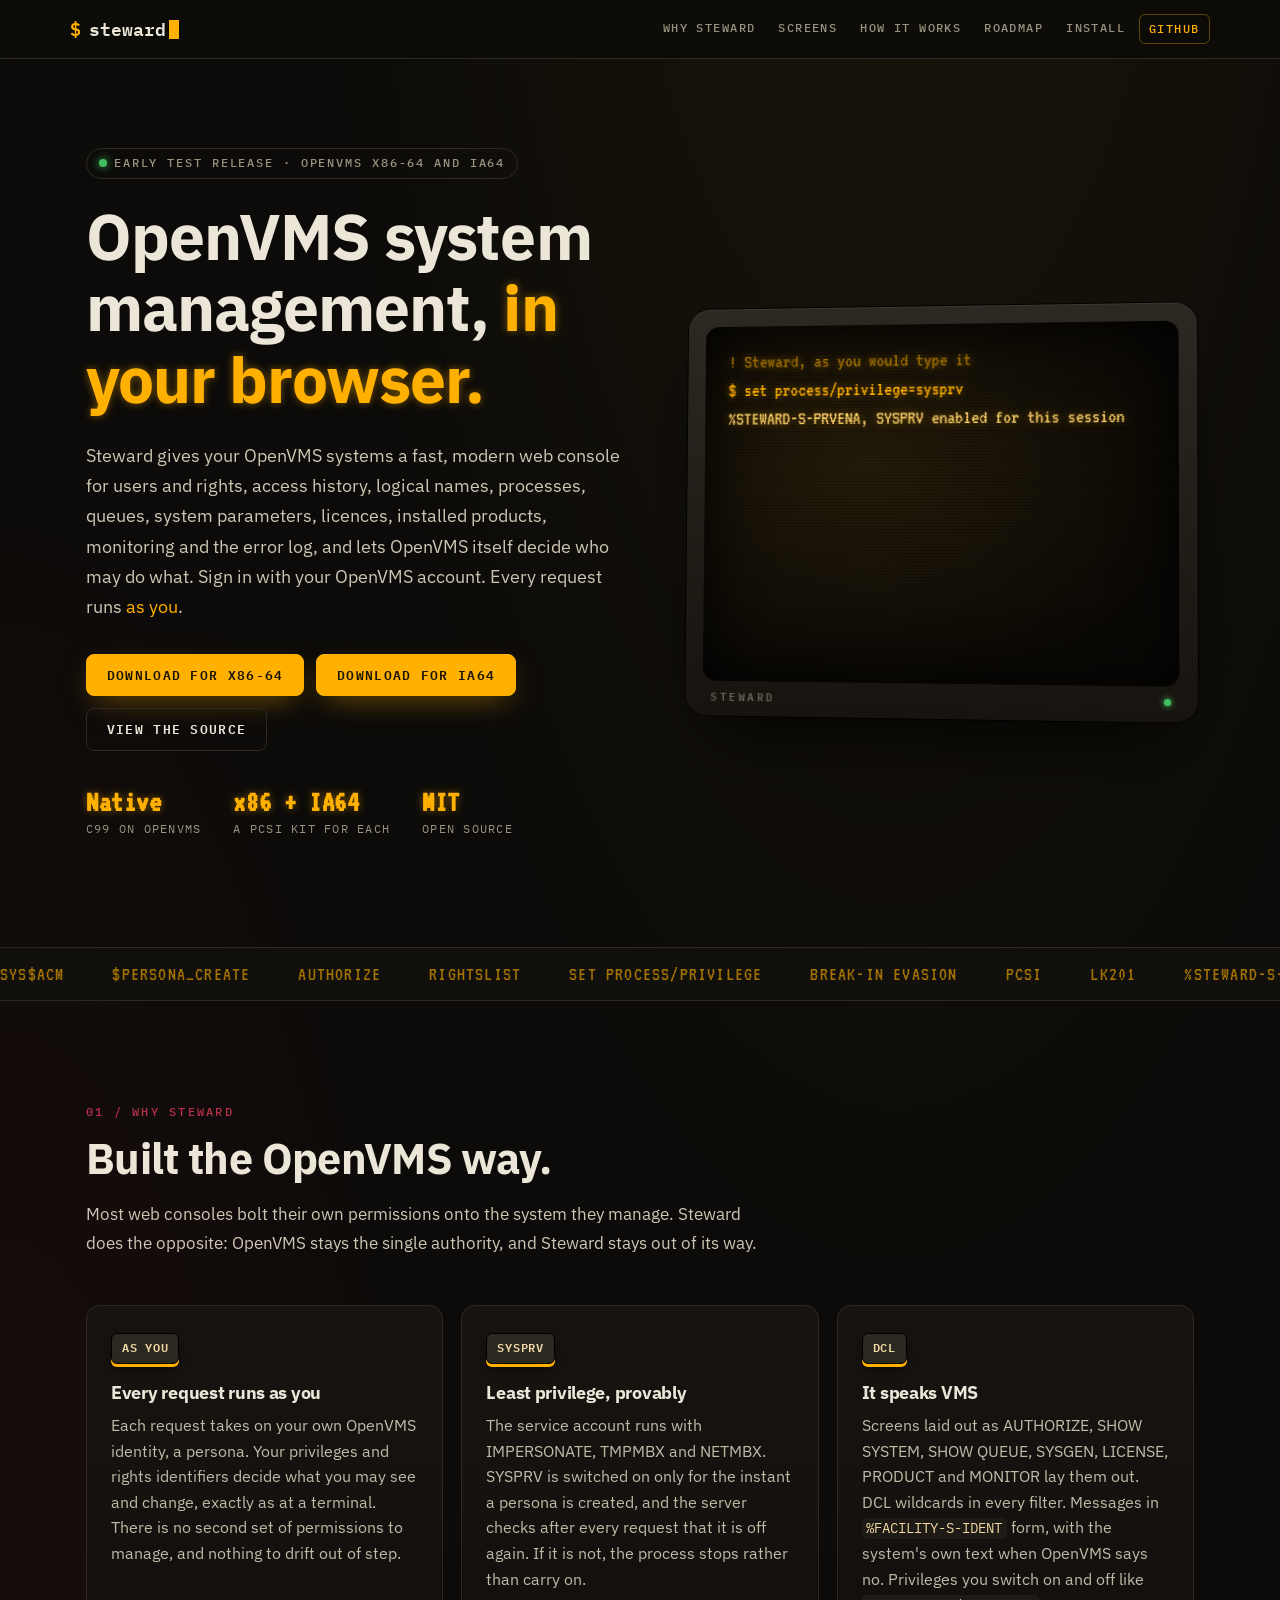
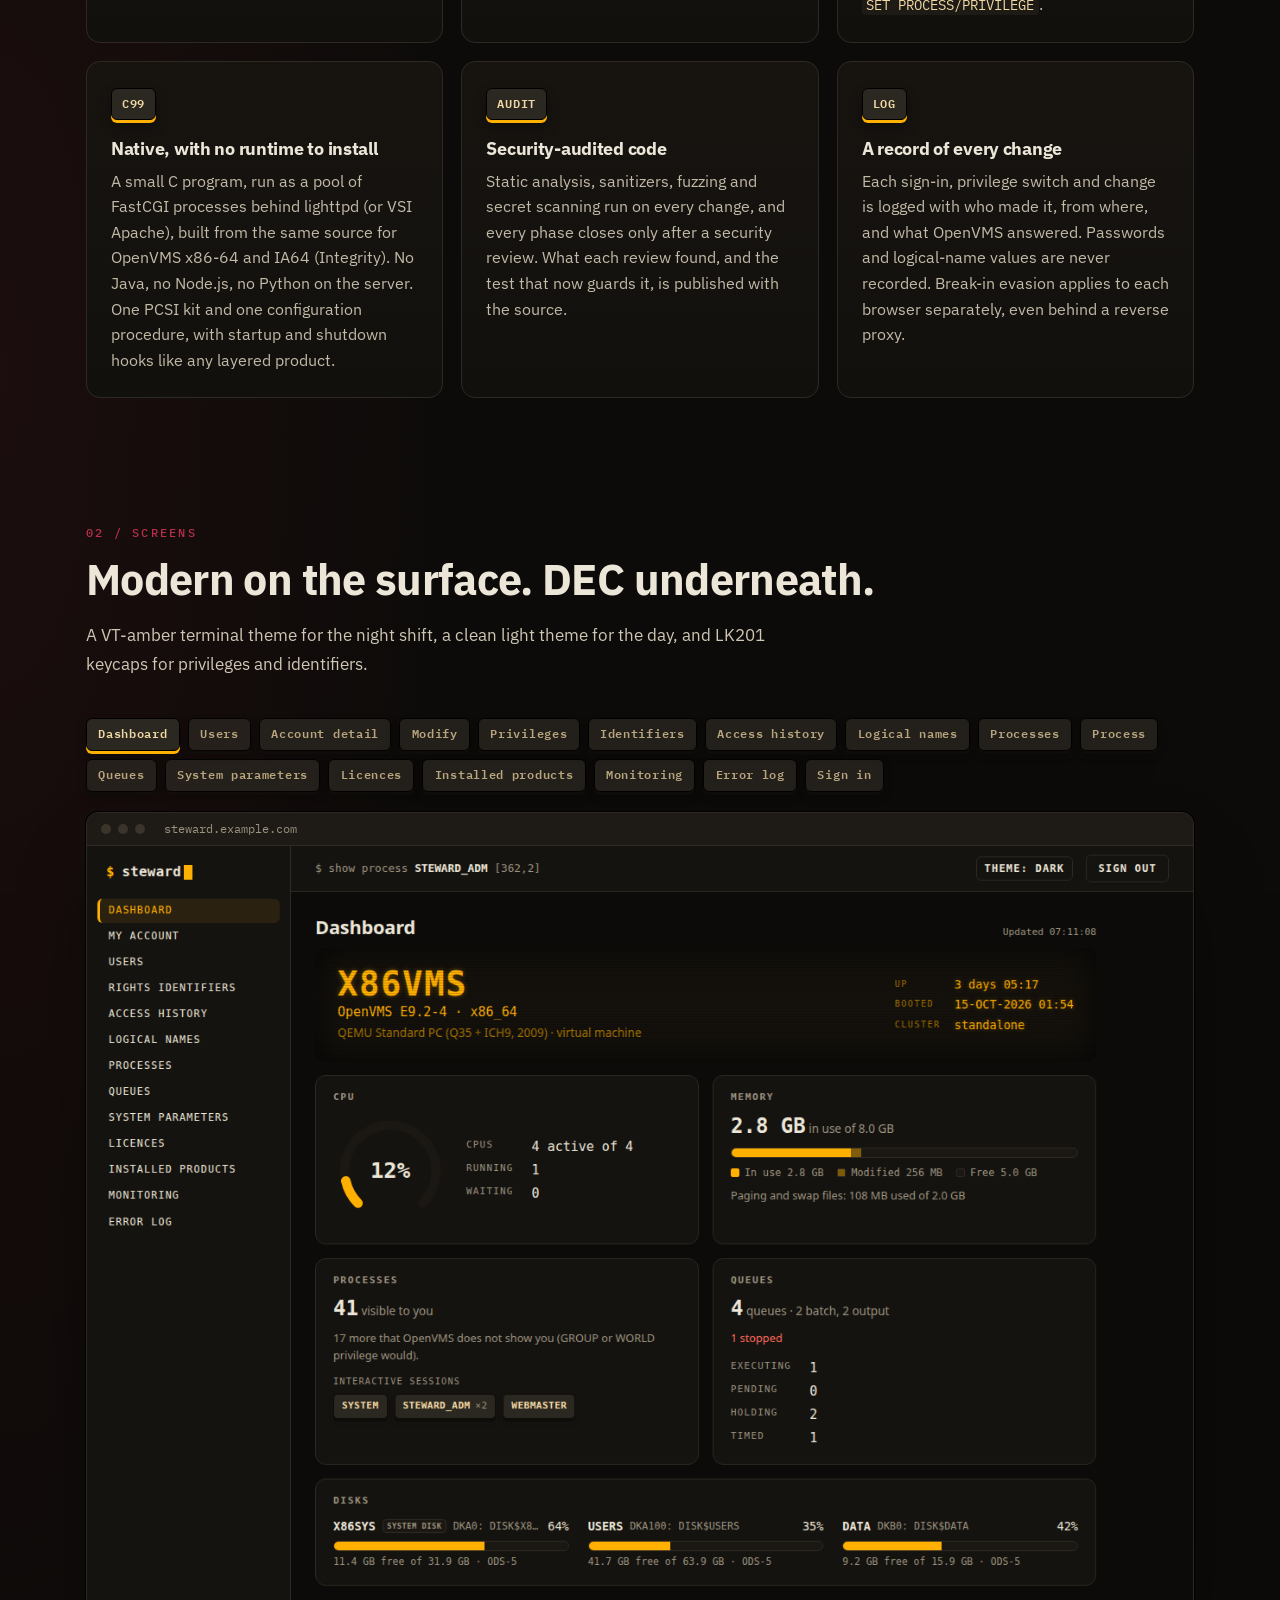
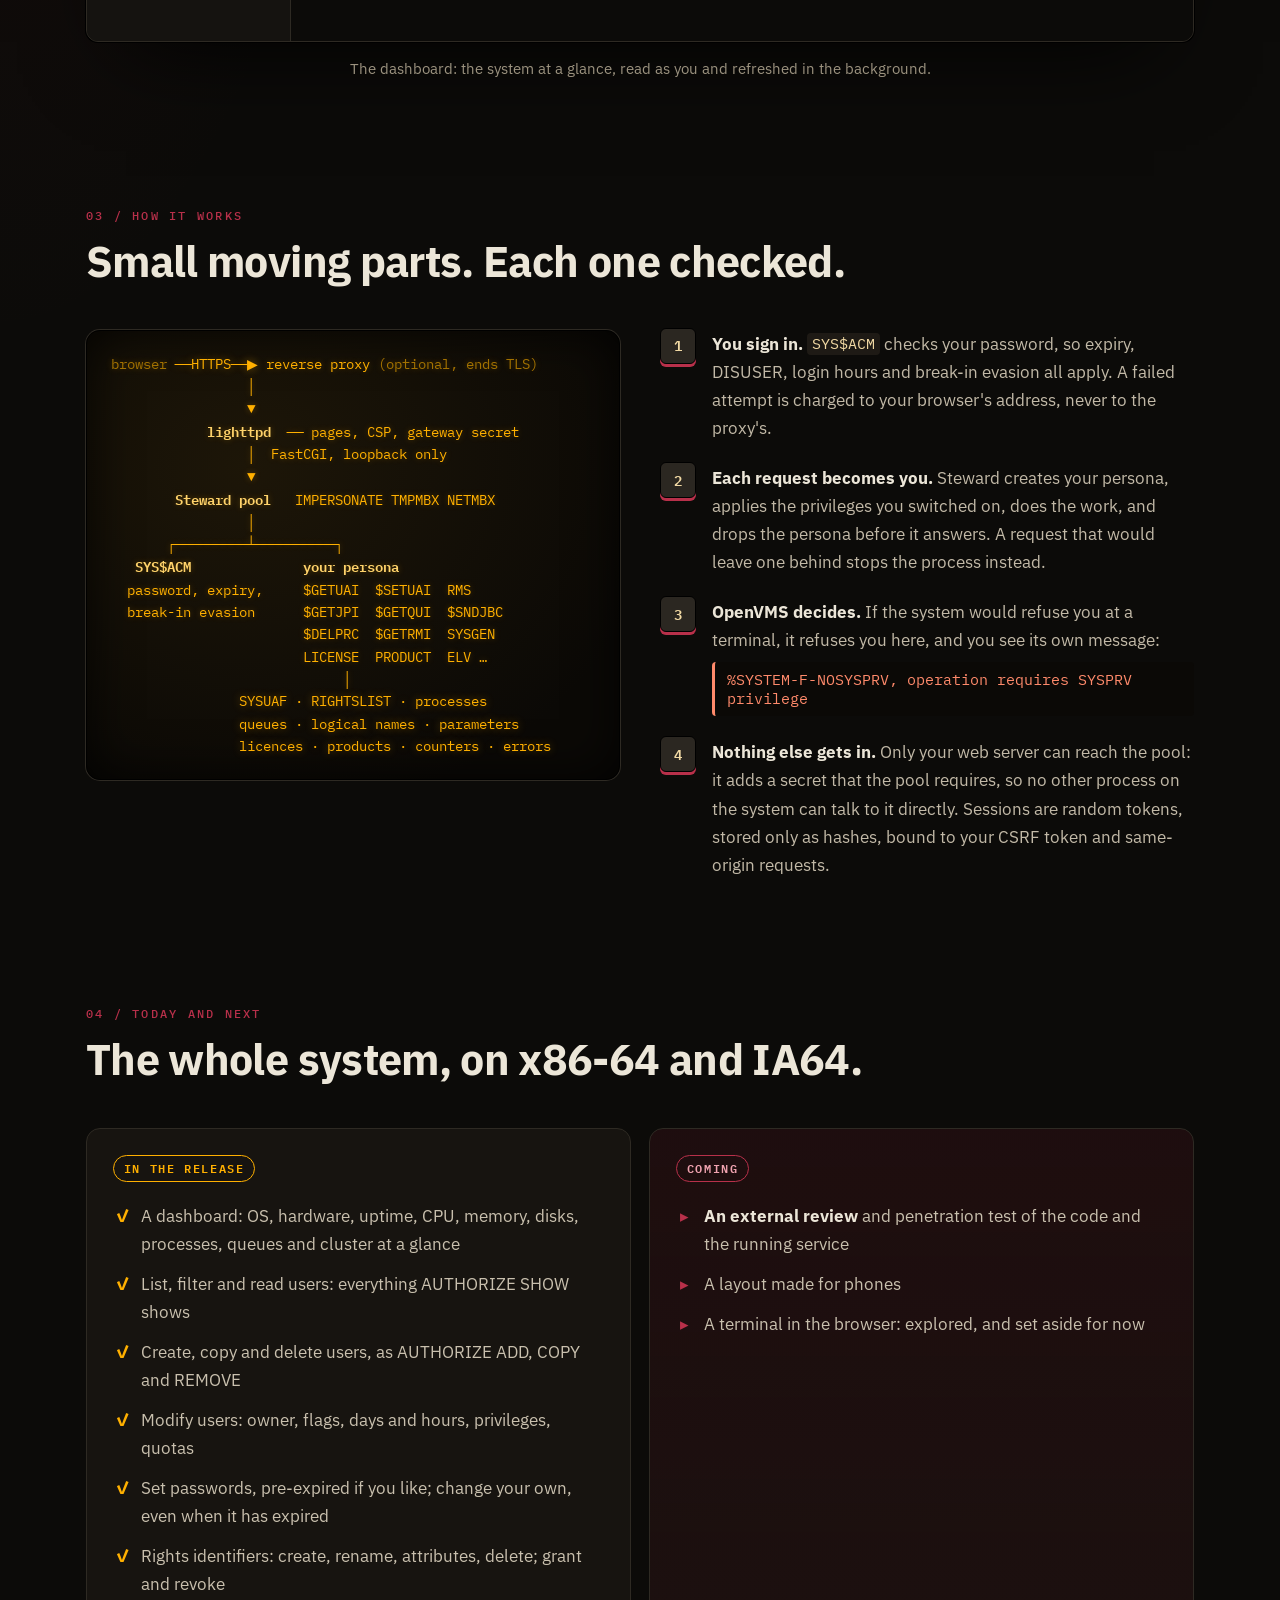
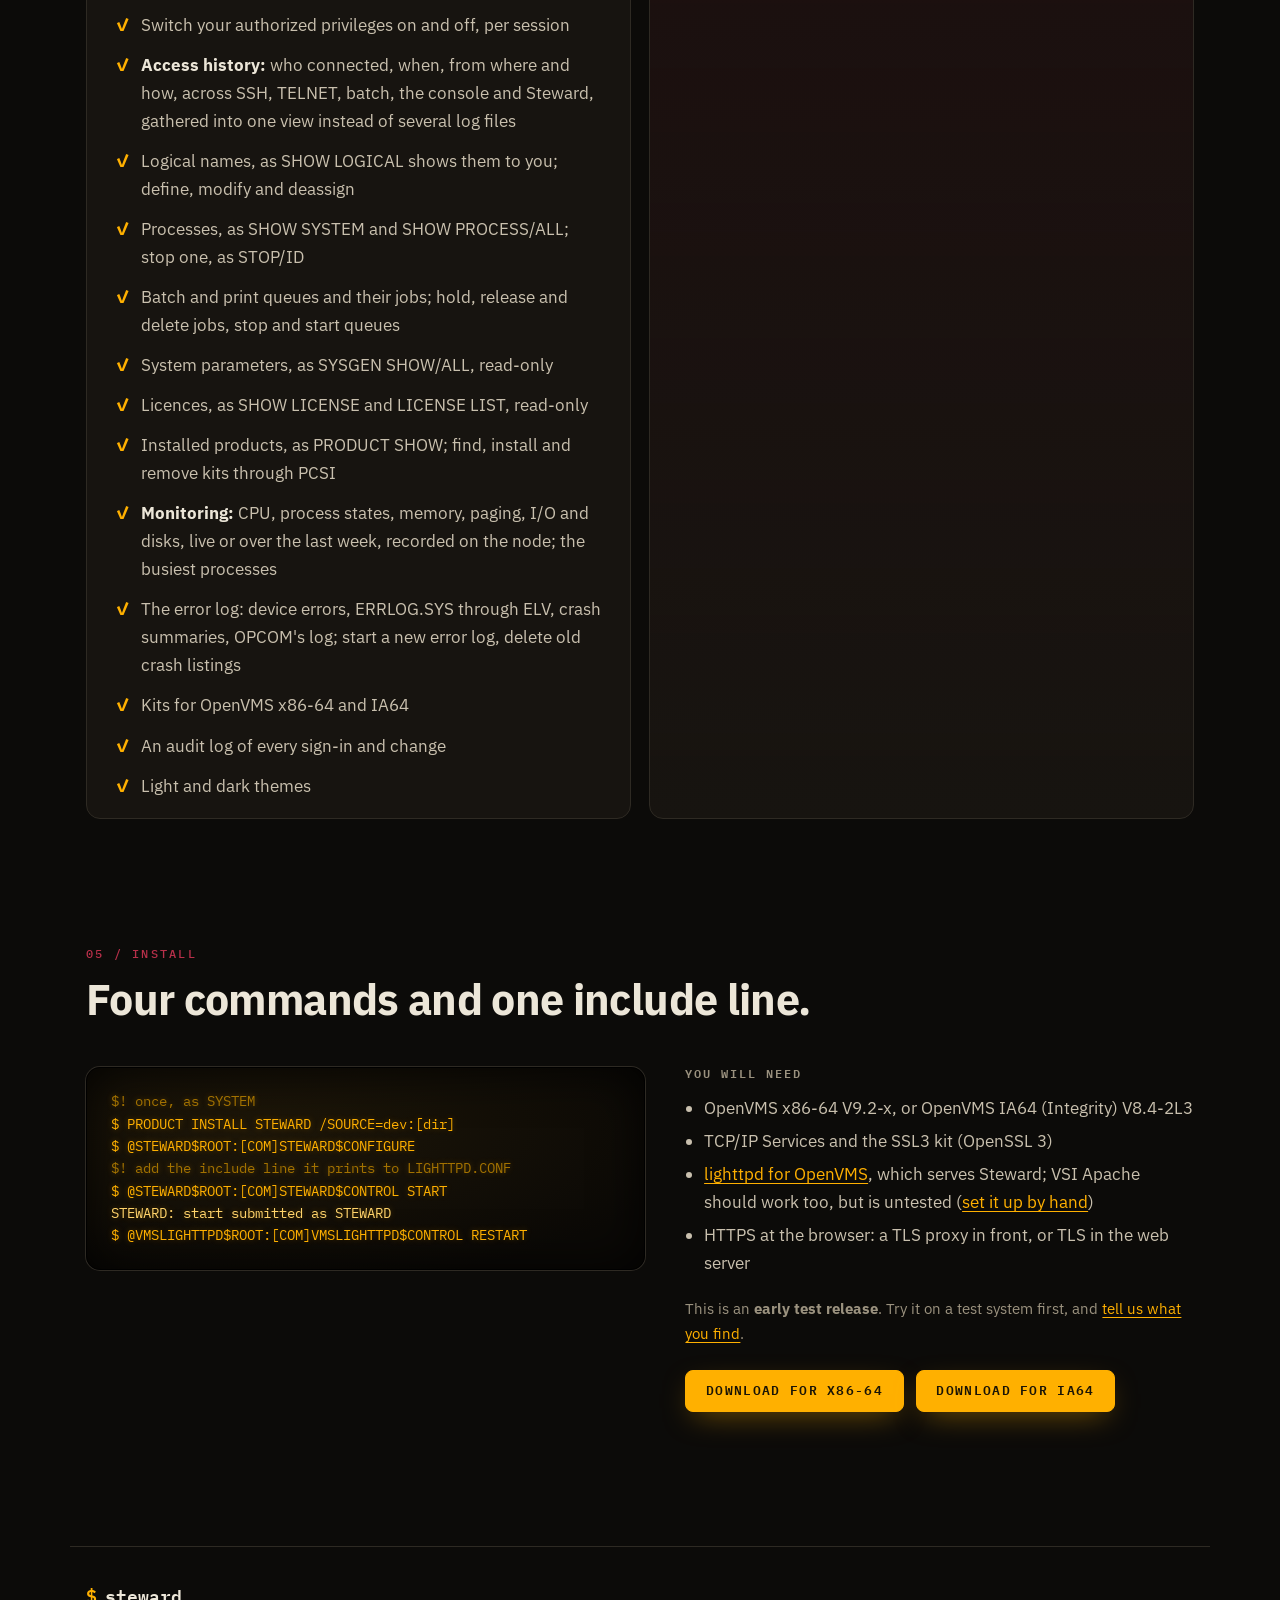
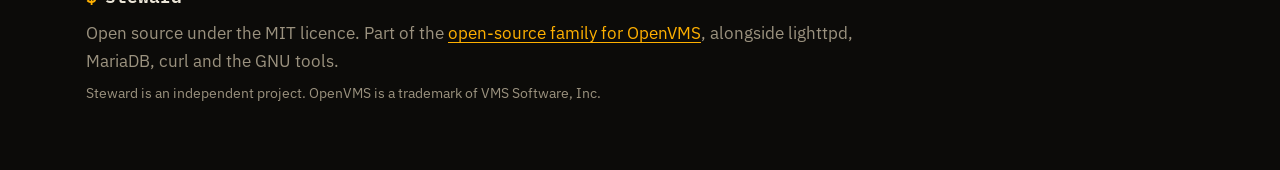
==== commit 8034c5e3: "steward.issinoho.com: VSI Apache supported, untested (D27) Brings the page in line with the README. " ====
--- a/site/index.html
+++ b/site/index.html
@@ -121,7 +121,7 @@
     <article class="card feature">
       <div class="keycap" aria-hidden="true">C99</div>
       <h3>Native, with no runtime to install</h3>
-      <p>A small C program, run as a pool of FastCGI processes behind lighttpd, built from
+      <p>A small C program, run as a pool of FastCGI processes behind lighttpd (or VSI Apache), built from
         the same source for OpenVMS x86-64 and IA64 (Integrity).
         No Java, no Node.js, no Python on the server. One PCSI kit and one configuration
         procedure, with startup and shutdown hooks like any layered product.</p>
@@ -213,7 +213,7 @@
       <li><b>OpenVMS decides.</b> If the system would refuse you at a terminal, it refuses
         you here, and you see its own message:
         <code class="refuse">%SYSTEM-F-NOSYSPRV, operation requires SYSPRV privilege</code></li>
-      <li><b>Nothing else gets in.</b> Only your lighttpd can reach the pool: it adds a
+      <li><b>Nothing else gets in.</b> Only your web server can reach the pool: it adds a
         secret that the pool requires, so no other process on the system can talk to it
         directly. Sessions are random tokens, stored only as hashes, bound to your CSRF
         token and same-origin requests.</li>
@@ -283,8 +283,10 @@
       <ul>
         <li>OpenVMS x86-64 V9.2-x, or OpenVMS IA64 (Integrity) V8.4-2L3</li>
         <li>TCP/IP Services and the SSL3 kit (OpenSSL 3)</li>
-        <li><a href="https://github.com/issinoho/vms-lighttpd">lighttpd for OpenVMS</a>, which serves Steward</li>
-        <li>HTTPS at the browser: a TLS proxy in front, or TLS in lighttpd</li>
+        <li><a href="https://github.com/issinoho/vms-lighttpd">lighttpd for OpenVMS</a>, which serves Steward;
+          VSI Apache should work too, but is untested
+          (<a href="https://github.com/issinoho/vms-steward#behind-vsi-apache-supported-untested">set it up by hand</a>)</li>
+        <li>HTTPS at the browser: a TLS proxy in front, or TLS in the web server</li>
       </ul>
       <p class="note">This is an <b>early test release</b>. Try it on a test system first, and
         <a href="https://github.com/issinoho/vms-steward/issues">tell us what you find</a>.</p>
